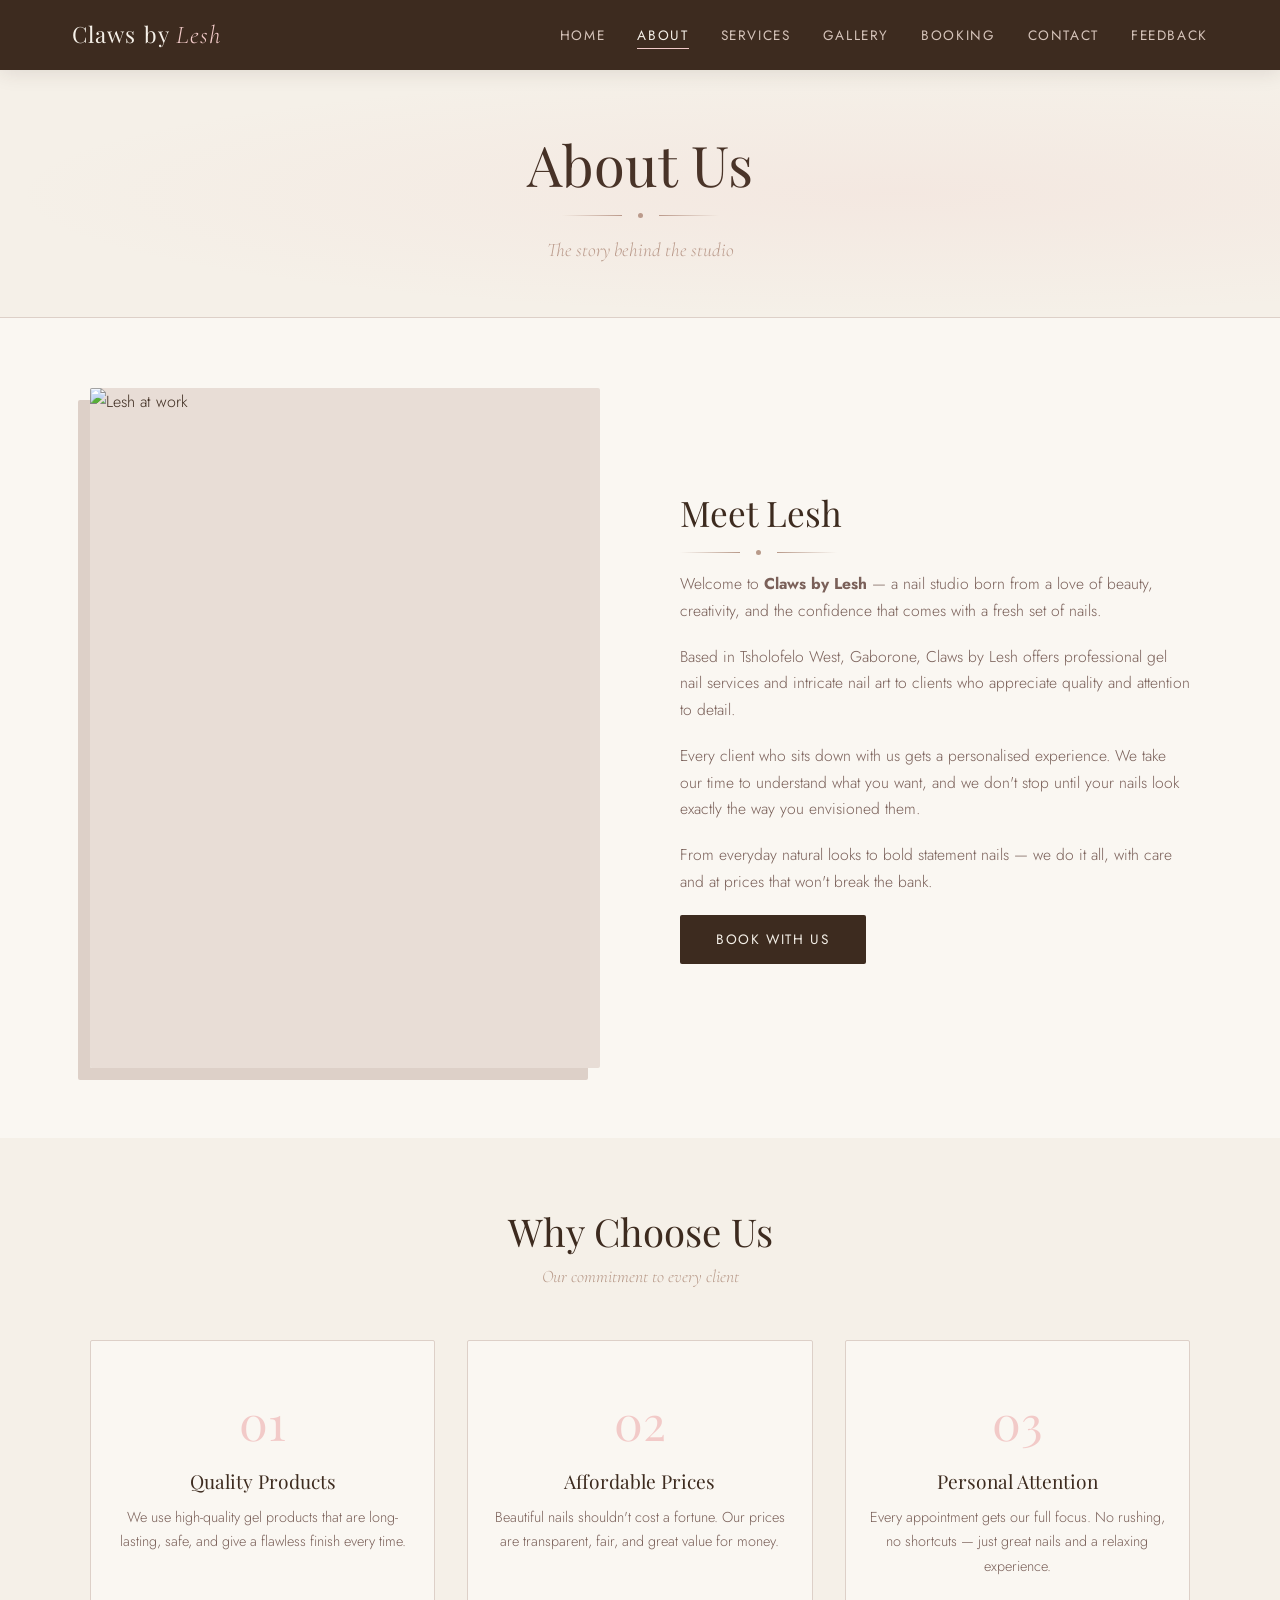
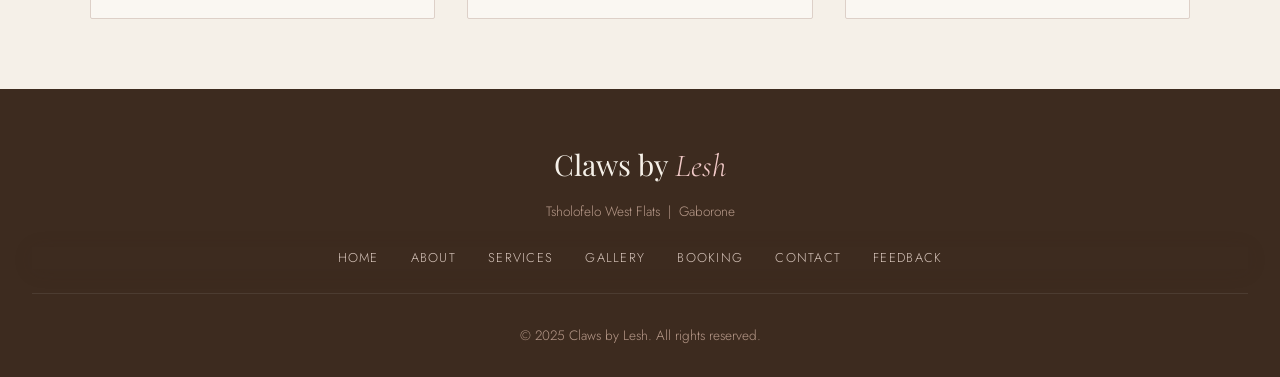
==== about.html @ 39ea2185 "Add files via upload" ====
<!DOCTYPE html>
<html lang="en">
<head>
    <meta charset="UTF-8">
    <meta name="viewport" content="width=device-width, initial-scale=1.0">
    <title>About | Claws by Lesh</title>
    <link rel="stylesheet" href="style.css">
</head>
<body>

    <!-- NAVIGATION -->
    <nav>
        <div class="nav-container">
            <div class="nav-logo">Claws by <span>Lesh</span></div>
            <ul class="nav-links">
                <li><a href="index.html">Home</a></li>
                <li><a href="about.html" class="active">About</a></li>
                <li><a href="services.html">Services</a></li>
                <li><a href="gallery.html">Gallery</a></li>
                <li><a href="booking.html">Booking</a></li>
                <li><a href="contact.html">Contact</a></li>
                <li><a href="feedback.html">Feedback</a></li>
            </ul>
        </div>
    </nav>

    <!-- PAGE HERO -->
    <div class="page-hero">
        <h1>About Us</h1>
        <div class="divider"><div class="divider-dot"></div></div>
        <p class="script">The story behind the studio</p>
    </div>

    <!-- STORY -->
    <section class="about-story">
        <div class="container">
            <div class="about-grid">
                <div class="about-image">
                    <img src="photos/photo3.jpg" alt="Lesh at work"
                         onerror="this.style.background='#e8ddd6';this.style.minHeight='400px'">
                </div>
                <div class="about-text">
                    <h2>Meet Lesh</h2>
                    <div class="divider" style="justify-content:flex-start; margin-left:0;">
                        <div class="divider-dot"></div>
                    </div>
                    <p>
                        Welcome to <strong>Claws by Lesh</strong> — a nail studio born from a love of beauty, 
                        creativity, and the confidence that comes with a fresh set of nails.
                    </p>
                    <p>
                        Based in Tsholofelo West, Gaborone, Claws by Lesh offers professional 
                        gel nail services and intricate nail art to clients who appreciate quality 
                        and attention to detail.
                    </p>
                    <p>
                        Every client who sits down with us gets a personalised experience. 
                        We take our time to understand what you want, and we don't stop until 
                        your nails look exactly the way you envisioned them.
                    </p>
                    <p>
                        From everyday natural looks to bold statement nails — we do it all, 
                        with care and at prices that won't break the bank.
                    </p>
                    <a href="booking.html" class="btn btn-primary">Book With Us</a>
                </div>
            </div>
        </div>
    </section>

    <!-- VALUES -->
    <section class="about-values">
        <div class="container">
            <h2 class="section-title">Why Choose Us</h2>
            <p class="section-subtitle">Our commitment to every client</p>
            <div class="values-grid">
                <div class="value-card">
                    <span class="value-number">01</span>
                    <h3>Quality Products</h3>
                    <p>We use high-quality gel products that are long-lasting, safe, and give a flawless finish every time.</p>
                </div>
                <div class="value-card">
                    <span class="value-number">02</span>
                    <h3>Affordable Prices</h3>
                    <p>Beautiful nails shouldn't cost a fortune. Our prices are transparent, fair, and great value for money.</p>
                </div>
                <div class="value-card">
                    <span class="value-number">03</span>
                    <h3>Personal Attention</h3>
                    <p>Every appointment gets our full focus. No rushing, no shortcuts — just great nails and a relaxing experience.</p>
                </div>
            </div>
        </div>
    </section>

    <!-- FOOTER -->
    <footer>
        <div class="footer-logo">Claws by <span>Lesh</span></div>
        <p>Tsholofelo West Flats &nbsp;|&nbsp; Gaborone</p>
        <nav class="footer-links">
            <a href="index.html">Home</a>
            <a href="about.html">About</a>
            <a href="services.html">Services</a>
            <a href="gallery.html">Gallery</a>
            <a href="booking.html">Booking</a>
            <a href="contact.html">Contact</a>
            <a href="feedback.html">Feedback</a>
        </nav>
        <div class="footer-bottom">
            <p>&copy; 2025 Claws by Lesh. All rights reserved.</p>
        </div>
    </footer>

</body>
</html>
---- style.css ----
/* ===== GOOGLE FONTS ===== */
@import url('https://fonts.googleapis.com/css2?family=Playfair+Display:ital,wght@0,400;0,600;0,700;1,400&family=Cormorant+Garamond:ital,wght@0,300;0,400;0,500;1,300&family=Jost:wght@300;400;500&display=swap');

/* ===== CSS VARIABLES ===== */
:root {
    --cream: #f5f0e8;
    --warm-white: #faf7f2;
    --brown: #6b5144;
    --dark-brown: #3d2b1f;
    --rose: #e8a0a0;
    --blush: #f2cac8;
    --taupe: #b89a8a;
    --light-taupe: #d6c4ba;
    --text: #3d2b1f;
    --text-light: #7a6059;
    --border: #ddd0c8;
    --shadow: rgba(61, 43, 31, 0.12);
}

/* ===== RESET & BASE ===== */
*, *::before, *::after {
    margin: 0;
    padding: 0;
    box-sizing: border-box;
}

html {
    scroll-behavior: smooth;
}

body {
    font-family: 'Jost', sans-serif;
    background-color: var(--warm-white);
    color: var(--text);
    font-weight: 300;
    line-height: 1.7;
}

img {
    max-width: 100%;
    display: block;
}

a {
    text-decoration: none;
    color: inherit;
}

ul {
    list-style: none;
}

/* ===== TYPOGRAPHY ===== */
h1, h2, h3, h4 {
    font-family: 'Playfair Display', serif;
    font-weight: 400;
    line-height: 1.2;
}

.script {
    font-family: 'Cormorant Garamond', serif;
    font-style: italic;
    font-weight: 300;
}

/* ===== NAVIGATION ===== */
nav {
    background-color: var(--dark-brown);
    position: sticky;
    top: 0;
    z-index: 100;
    box-shadow: 0 2px 20px var(--shadow);
}

.nav-container {
    max-width: 1200px;
    margin: 0 auto;
    padding: 0 2rem;
    display: flex;
    align-items: center;
    justify-content: space-between;
    height: 70px;
}

.nav-logo {
    font-family: 'Playfair Display', serif;
    font-size: 1.4rem;
    color: var(--cream);
    letter-spacing: 0.05em;
}

.nav-logo span {
    font-family: 'Cormorant Garamond', serif;
    font-style: italic;
    color: var(--blush);
    font-size: 1.6rem;
}

.nav-links {
    display: flex;
    gap: 2rem;
    align-items: center;
}

.nav-links a {
    color: var(--light-taupe);
    font-size: 0.85rem;
    letter-spacing: 0.12em;
    text-transform: uppercase;
    font-weight: 400;
    transition: color 0.3s ease;
    position: relative;
    padding-bottom: 4px;
}

.nav-links a::after {
    content: '';
    position: absolute;
    bottom: 0;
    left: 0;
    width: 0;
    height: 1px;
    background-color: var(--blush);
    transition: width 0.3s ease;
}

.nav-links a:hover,
.nav-links a.active {
    color: var(--cream);
}

.nav-links a:hover::after,
.nav-links a.active::after {
    width: 100%;
}

/* ===== PAGE HERO ===== */
.page-hero {
    background-color: var(--cream);
    padding: 60px 2rem 50px;
    text-align: center;
    border-bottom: 1px solid var(--border);
    position: relative;
    overflow: hidden;
}

.page-hero::before {
    content: '';
    position: absolute;
    top: 0; left: 0; right: 0; bottom: 0;
    background: radial-gradient(ellipse at 70% 50%, rgba(232, 160, 160, 0.1) 0%, transparent 70%);
    pointer-events: none;
}

.page-hero h1 {
    font-size: clamp(2rem, 5vw, 3.5rem);
    color: var(--dark-brown);
    margin-bottom: 0.5rem;
}

.page-hero p {
    font-family: 'Cormorant Garamond', serif;
    font-style: italic;
    font-size: 1.2rem;
    color: var(--taupe);
}

.divider {
    display: flex;
    align-items: center;
    gap: 1rem;
    justify-content: center;
    margin: 1rem 0;
}

.divider::before,
.divider::after {
    content: '';
    height: 1px;
    width: 60px;
    background: linear-gradient(to right, transparent, var(--taupe));
}

.divider::after {
    background: linear-gradient(to left, transparent, var(--taupe));
}

.divider-dot {
    width: 5px;
    height: 5px;
    border-radius: 50%;
    background-color: var(--taupe);
}

/* ===== SECTION ===== */
section {
    padding: 70px 2rem;
}

.container {
    max-width: 1100px;
    margin: 0 auto;
}

.section-title {
    font-size: clamp(1.6rem, 3vw, 2.5rem);
    color: var(--dark-brown);
    text-align: center;
    margin-bottom: 0.5rem;
}

.section-subtitle {
    text-align: center;
    color: var(--taupe);
    font-family: 'Cormorant Garamond', serif;
    font-style: italic;
    font-size: 1.1rem;
    margin-bottom: 3rem;
}

/* ===== BUTTONS ===== */
.btn {
    display: inline-block;
    padding: 13px 36px;
    border-radius: 2px;
    font-family: 'Jost', sans-serif;
    font-size: 0.85rem;
    letter-spacing: 0.12em;
    text-transform: uppercase;
    font-weight: 400;
    cursor: pointer;
    transition: all 0.3s ease;
    border: none;
}

.btn-primary {
    background-color: var(--dark-brown);
    color: var(--cream);
}

.btn-primary:hover {
    background-color: var(--brown);
    transform: translateY(-2px);
    box-shadow: 0 6px 20px var(--shadow);
}

.btn-outline {
    background-color: transparent;
    color: var(--dark-brown);
    border: 1px solid var(--dark-brown);
}

.btn-outline:hover {
    background-color: var(--dark-brown);
    color: var(--cream);
}

/* ===== FOOTER ===== */
footer {
    background-color: var(--dark-brown);
    color: var(--light-taupe);
    padding: 50px 2rem 30px;
    text-align: center;
}

.footer-logo {
    font-family: 'Playfair Display', serif;
    font-size: 1.8rem;
    color: var(--cream);
    margin-bottom: 0.3rem;
}

.footer-logo span {
    font-family: 'Cormorant Garamond', serif;
    font-style: italic;
    color: var(--blush);
    font-size: 2rem;
}

footer p {
    font-size: 0.85rem;
    margin-top: 0.4rem;
    color: var(--taupe);
}

.footer-links {
    display: flex;
    justify-content: center;
    gap: 2rem;
    margin: 1.5rem 0;
    flex-wrap: wrap;
}

.footer-links a {
    color: var(--light-taupe);
    font-size: 0.8rem;
    letter-spacing: 0.1em;
    text-transform: uppercase;
    transition: color 0.3s;
}

.footer-links a:hover {
    color: var(--blush);
}

.footer-bottom {
    border-top: 1px solid rgba(255,255,255,0.08);
    padding-top: 1.5rem;
    margin-top: 1.5rem;
    font-size: 0.78rem;
    color: var(--taupe);
}

/* ===== HOME PAGE ===== */
.hero {
    min-height: 90vh;
    background-color: var(--cream);
    display: grid;
    grid-template-columns: 1fr 1fr;
    align-items: center;
    overflow: hidden;
    position: relative;
}

.hero::before {
    content: '';
    position: absolute;
    top: -100px;
    right: -100px;
    width: 500px;
    height: 500px;
    border-radius: 50%;
    background: radial-gradient(circle, rgba(232,160,160,0.15) 0%, transparent 70%);
    pointer-events: none;
}

.hero-text {
    padding: 4rem 3rem 4rem 5rem;
    animation: fadeInLeft 0.9s ease forwards;
}

.hero-eyebrow {
    font-family: 'Jost', sans-serif;
    font-size: 0.8rem;
    letter-spacing: 0.2em;
    text-transform: uppercase;
    color: var(--taupe);
    margin-bottom: 1.2rem;
    display: flex;
    align-items: center;
    gap: 0.8rem;
}

.hero-eyebrow::before {
    content: '';
    display: inline-block;
    width: 30px;
    height: 1px;
    background-color: var(--taupe);
}

.hero-title {
    font-size: clamp(2.5rem, 5vw, 4.5rem);
    color: var(--dark-brown);
    margin-bottom: 0.3rem;
    line-height: 1.1;
}

.hero-title .script {
    font-size: clamp(3rem, 6vw, 5.5rem);
    color: var(--brown);
    display: block;
}

.hero-description {
    margin: 1.8rem 0 2.5rem;
    color: var(--text-light);
    font-size: 1rem;
    max-width: 380px;
    line-height: 1.8;
}

.hero-cta {
    display: flex;
    gap: 1rem;
    flex-wrap: wrap;
}

.hero-image {
    height: 90vh;
    overflow: hidden;
    position: relative;
}

.hero-image img {
    width: 100%;
    height: 100%;
    object-fit: cover;
    object-position: center top;
}

.hero-image::after {
    content: '';
    position: absolute;
    left: 0; top: 0; bottom: 0;
    width: 80px;
    background: linear-gradient(to right, var(--cream), transparent);
}

/* Features strip */
.features-strip {
    background-color: var(--dark-brown);
    padding: 30px 2rem;
}

.features-grid {
    max-width: 1100px;
    margin: 0 auto;
    display: grid;
    grid-template-columns: repeat(4, 1fr);
    gap: 2rem;
    text-align: center;
}

.feature-item h4 {
    font-family: 'Playfair Display', serif;
    color: var(--cream);
    font-size: 1rem;
    margin-bottom: 0.3rem;
}

.feature-item p {
    color: var(--taupe);
    font-size: 0.82rem;
}

/* Home about teaser */
.home-about {
    background-color: var(--warm-white);
}

.home-about-grid {
    display: grid;
    grid-template-columns: 1fr 1fr;
    gap: 5rem;
    align-items: center;
}

.home-about-img {
    border-radius: 2px;
    overflow: hidden;
    position: relative;
    aspect-ratio: 4/5;
    box-shadow: 12px 12px 0 var(--border);
}

.home-about-img img {
    width: 100%;
    height: 100%;
    object-fit: cover;
}

.home-about-text h2 {
    font-size: 2.2rem;
    color: var(--dark-brown);
    margin-bottom: 1rem;
}

.home-about-text p {
    color: var(--text-light);
    margin-bottom: 1.5rem;
    font-size: 0.98rem;
}

/* Home services preview */
.home-services {
    background-color: var(--cream);
}

.services-preview-grid {
    display: grid;
    grid-template-columns: repeat(3, 1fr);
    gap: 1.5rem;
    margin-bottom: 3rem;
}

.service-card {
    background: var(--warm-white);
    border: 1px solid var(--border);
    padding: 2rem;
    border-radius: 2px;
    transition: transform 0.3s, box-shadow 0.3s;
}

.service-card:hover {
    transform: translateY(-4px);
    box-shadow: 0 12px 30px var(--shadow);
}

.service-card h3 {
    font-size: 1.2rem;
    color: var(--dark-brown);
    margin-bottom: 0.5rem;
}

.service-card p {
    color: var(--text-light);
    font-size: 0.9rem;
    margin-bottom: 1rem;
}

.service-price {
    font-family: 'Playfair Display', serif;
    font-size: 1.4rem;
    color: var(--brown);
}

.text-center {
    text-align: center;
}

/* ===== ABOUT PAGE ===== */
.about-story {
    background-color: var(--warm-white);
}

.about-grid {
    display: grid;
    grid-template-columns: 1fr 1fr;
    gap: 5rem;
    align-items: center;
}

.about-image {
    border-radius: 2px;
    overflow: hidden;
    aspect-ratio: 3/4;
    box-shadow: -12px 12px 0 var(--border);
}

.about-image img {
    width: 100%;
    height: 100%;
    object-fit: cover;
}

.about-text h2 {
    font-size: 2.2rem;
    color: var(--dark-brown);
    margin-bottom: 1rem;
}

.about-text p {
    color: var(--text-light);
    margin-bottom: 1.2rem;
    font-size: 0.98rem;
}

.about-values {
    background-color: var(--cream);
}

.values-grid {
    display: grid;
    grid-template-columns: repeat(3, 1fr);
    gap: 2rem;
}

.value-card {
    text-align: center;
    padding: 2.5rem 1.5rem;
    border: 1px solid var(--border);
    background: var(--warm-white);
    border-radius: 2px;
}

.value-card h3 {
    font-size: 1.2rem;
    color: var(--dark-brown);
    margin-bottom: 0.7rem;
}

.value-card p {
    color: var(--text-light);
    font-size: 0.9rem;
}

.value-number {
    font-family: 'Playfair Display', serif;
    font-size: 3rem;
    color: var(--blush);
    display: block;
    margin-bottom: 0.5rem;
}

/* ===== SERVICES PAGE ===== */
.services-section {
    background-color: var(--warm-white);
}

.services-table-wrap {
    display: grid;
    grid-template-columns: 1fr 1fr;
    gap: 2rem;
    margin-bottom: 2rem;
}

.service-table-card {
    background: var(--cream);
    border: 1px solid var(--border);
    border-radius: 2px;
    overflow: hidden;
}

.service-table-header {
    background-color: var(--dark-brown);
    color: var(--cream);
    padding: 1rem 1.5rem;
    font-family: 'Jost', sans-serif;
    font-size: 0.8rem;
    letter-spacing: 0.2em;
    text-transform: uppercase;
    text-align: center;
}

.service-table-body {
    padding: 1.5rem;
}

.service-row {
    display: flex;
    justify-content: space-between;
    align-items: center;
    padding: 0.9rem 0;
    border-bottom: 1px solid var(--border);
}

.service-row:last-child {
    border-bottom: none;
}

.service-row span:first-child {
    color: var(--text);
    font-size: 0.95rem;
}

.service-row .price {
    font-family: 'Playfair Display', serif;
    font-size: 1.1rem;
    color: var(--brown);
    font-weight: 600;
}

/* combos */
.combos-card {
    grid-column: 1 / -1;
    background: var(--cream);
    border: 1px solid var(--border);
    border-radius: 2px;
    overflow: hidden;
    max-width: 600px;
    margin: 0 auto;
    width: 100%;
}

/* ===== GALLERY PAGE ===== */
.gallery-section {
    background-color: var(--warm-white);
}

.gallery-grid {
    display: grid;
    grid-template-columns: repeat(3, 1fr);
    gap: 1rem;
    margin-bottom: 4rem;
}

.gallery-item {
    aspect-ratio: 1;
    overflow: hidden;
    border-radius: 2px;
    background: var(--cream);
    border: 2px solid var(--border);
    display: flex;
    align-items: center;
    justify-content: center;
    position: relative;
    cursor: pointer;
    transition: transform 0.3s, box-shadow 0.3s;
}

.gallery-item:hover {
    transform: scale(1.02);
    box-shadow: 0 8px 25px var(--shadow);
}

.gallery-item img {
    width: 100%;
    height: 100%;
    object-fit: cover;
    transition: transform 0.4s ease;
}

.gallery-item:hover img {
    transform: scale(1.06);
}

.gallery-placeholder {
    display: flex;
    flex-direction: column;
    align-items: center;
    justify-content: center;
    gap: 0.5rem;
    color: var(--taupe);
    text-align: center;
    padding: 1rem;
}

.gallery-placeholder p {
    font-size: 0.85rem;
    font-style: italic;
}

.upload-hint {
    width: 40px;
    height: 40px;
    border: 2px dashed var(--light-taupe);
    border-radius: 50%;
    display: flex;
    align-items: center;
    justify-content: center;
    font-size: 1.2rem;
    color: var(--light-taupe);
    margin-bottom: 0.3rem;
}

.videos-title {
    font-size: 1.8rem;
    color: var(--dark-brown);
    text-align: center;
    margin-bottom: 0.5rem;
}

.videos-subtitle {
    text-align: center;
    color: var(--taupe);
    font-style: italic;
    font-family: 'Cormorant Garamond', serif;
    margin-bottom: 2rem;
}

.videos-grid {
    display: grid;
    grid-template-columns: repeat(3, 1fr);
    gap: 1.5rem;
}

.video-item {
    border-radius: 2px;
    overflow: hidden;
    background: var(--cream);
    border: 2px solid var(--border);
    aspect-ratio: 9/16;
    display: flex;
    align-items: center;
    justify-content: center;
}

.video-item video {
    width: 100%;
    height: 100%;
    object-fit: cover;
}

.video-placeholder {
    display: flex;
    flex-direction: column;
    align-items: center;
    gap: 0.5rem;
    color: var(--taupe);
    text-align: center;
    padding: 2rem;
}

.video-icon {
    width: 50px;
    height: 50px;
    border: 2px dashed var(--light-taupe);
    border-radius: 50%;
    display: flex;
    align-items: center;
    justify-content: center;
    font-size: 1.4rem;
    color: var(--light-taupe);
    margin-bottom: 0.3rem;
}

.video-placeholder p {
    font-size: 0.85rem;
    font-style: italic;
}

/* ===== BOOKING PAGE ===== */
.booking-section {
    background-color: var(--warm-white);
}

.booking-grid {
    display: grid;
    grid-template-columns: 1fr 1.3fr;
    gap: 4rem;
    align-items: start;
}

.booking-info h2 {
    font-size: 2rem;
    color: var(--dark-brown);
    margin-bottom: 1rem;
}

.booking-info p {
    color: var(--text-light);
    font-size: 0.95rem;
    margin-bottom: 2rem;
}

.info-list {
    display: flex;
    flex-direction: column;
    gap: 1rem;
}

.info-item {
    display: flex;
    gap: 1rem;
    align-items: flex-start;
}

.info-label {
    font-size: 0.75rem;
    letter-spacing: 0.12em;
    text-transform: uppercase;
    color: var(--taupe);
    min-width: 80px;
    padding-top: 2px;
}

.info-value {
    color: var(--text);
    font-size: 0.95rem;
}

.booking-form {
    background: var(--cream);
    border: 1px solid var(--border);
    border-radius: 2px;
    padding: 2.5rem;
}

.booking-form h3 {
    font-size: 1.5rem;
    color: var(--dark-brown);
    margin-bottom: 0.3rem;
}

.booking-form .form-sub {
    color: var(--taupe);
    font-size: 0.88rem;
    margin-bottom: 2rem;
    font-style: italic;
    font-family: 'Cormorant Garamond', serif;
}

.form-group {
    margin-bottom: 1.3rem;
}

.form-group label {
    display: block;
    font-size: 0.78rem;
    letter-spacing: 0.1em;
    text-transform: uppercase;
    color: var(--taupe);
    margin-bottom: 0.5rem;
}

.form-group input,
.form-group select,
.form-group textarea {
    width: 100%;
    padding: 12px 14px;
    border: 1px solid var(--border);
    border-radius: 2px;
    background: var(--warm-white);
    font-family: 'Jost', sans-serif;
    font-size: 0.92rem;
    color: var(--text);
    transition: border-color 0.3s;
    outline: none;
    appearance: none;
}

.form-group input:focus,
.form-group select:focus,
.form-group textarea:focus {
    border-color: var(--brown);
}

.form-group textarea {
    resize: vertical;
    min-height: 90px;
}

.form-row {
    display: grid;
    grid-template-columns: 1fr 1fr;
    gap: 1rem;
}

/* ===== CONTACT PAGE ===== */
.contact-section {
    background-color: var(--warm-white);
}

.contact-grid {
    display: grid;
    grid-template-columns: 1fr 1fr;
    gap: 4rem;
    align-items: start;
}

.contact-card {
    background: var(--cream);
    border: 1px solid var(--border);
    border-radius: 2px;
    padding: 2.5rem;
}

.contact-card h2 {
    font-size: 1.8rem;
    color: var(--dark-brown);
    margin-bottom: 0.5rem;
}

.contact-card > p {
    color: var(--text-light);
    font-size: 0.95rem;
    margin-bottom: 2rem;
}

.contact-item {
    display: flex;
    gap: 1.2rem;
    margin-bottom: 1.5rem;
    align-items: flex-start;
}

.contact-icon {
    width: 42px;
    height: 42px;
    background-color: var(--dark-brown);
    border-radius: 2px;
    display: flex;
    align-items: center;
    justify-content: center;
    flex-shrink: 0;
}

.contact-icon svg {
    width: 18px;
    height: 18px;
    fill: var(--cream);
}

.contact-details h4 {
    font-size: 0.78rem;
    letter-spacing: 0.12em;
    text-transform: uppercase;
    color: var(--taupe);
    margin-bottom: 0.3rem;
    font-family: 'Jost', sans-serif;
    font-weight: 400;
}

.contact-details p {
    color: var(--text);
    font-size: 0.95rem;
}

.contact-details a {
    color: var(--brown);
    transition: color 0.3s;
}

.contact-details a:hover {
    color: var(--dark-brown);
}

.contact-form-wrap {
    background: var(--cream);
    border: 1px solid var(--border);
    border-radius: 2px;
    padding: 2.5rem;
}

.contact-form-wrap h3 {
    font-size: 1.5rem;
    color: var(--dark-brown);
    margin-bottom: 0.3rem;
}

.contact-form-wrap .form-sub {
    color: var(--taupe);
    font-style: italic;
    font-family: 'Cormorant Garamond', serif;
    margin-bottom: 1.8rem;
    font-size: 0.95rem;
}

/* map placeholder */
.map-placeholder {
    margin-top: 2rem;
    background: var(--warm-white);
    border: 1px solid var(--border);
    border-radius: 2px;
    height: 180px;
    display: flex;
    flex-direction: column;
    align-items: center;
    justify-content: center;
    gap: 0.5rem;
    color: var(--taupe);
}

.map-placeholder p {
    font-size: 0.85rem;
    font-style: italic;
}

/* ===== FEEDBACK PAGE ===== */
.feedback-section {
    background-color: var(--warm-white);
}

.feedback-intro {
    max-width: 600px;
    margin: 0 auto 3rem;
    text-align: center;
    color: var(--text-light);
    font-size: 0.97rem;
}

.feedback-form-wrap {
    max-width: 700px;
    margin: 0 auto;
    background: var(--cream);
    border: 1px solid var(--border);
    border-radius: 2px;
    padding: 3rem;
}

.star-rating {
    display: flex;
    gap: 0.5rem;
    margin-bottom: 0.5rem;
}

.star {
    width: 36px;
    height: 36px;
    background: none;
    border: 1px solid var(--border);
    border-radius: 2px;
    cursor: pointer;
    font-size: 1.2rem;
    color: var(--light-taupe);
    display: flex;
    align-items: center;
    justify-content: center;
    transition: all 0.2s;
    font-family: 'Jost', sans-serif;
}

.star:hover,
.star.active {
    background: var(--dark-brown);
    border-color: var(--dark-brown);
    color: var(--cream);
}

.rating-label {
    font-size: 0.78rem;
    color: var(--taupe);
    text-transform: uppercase;
    letter-spacing: 0.1em;
    margin-bottom: 0.5rem;
    display: block;
}

.reviews-section {
    background-color: var(--cream);
    padding: 70px 2rem;
}

.reviews-grid {
    display: grid;
    grid-template-columns: repeat(3, 1fr);
    gap: 1.5rem;
}

.review-card {
    background: var(--warm-white);
    border: 1px solid var(--border);
    border-radius: 2px;
    padding: 1.8rem;
}

.review-stars {
    color: var(--brown);
    font-size: 0.9rem;
    margin-bottom: 0.8rem;
    letter-spacing: 0.1em;
}

.review-card p {
    color: var(--text-light);
    font-style: italic;
    font-family: 'Cormorant Garamond', serif;
    font-size: 1.05rem;
    margin-bottom: 1rem;
    line-height: 1.6;
}

.review-author {
    font-size: 0.8rem;
    letter-spacing: 0.1em;
    text-transform: uppercase;
    color: var(--taupe);
}

/* ===== SUCCESS MESSAGE ===== */
.success-msg {
    display: none;
    background: #d4edda;
    border: 1px solid #c3e6cb;
    color: #155724;
    padding: 1rem 1.5rem;
    border-radius: 2px;
    font-size: 0.9rem;
    margin-top: 1rem;
    text-align: center;
}

/* ===== ANIMATIONS ===== */
@keyframes fadeInLeft {
    from { opacity: 0; transform: translateX(-30px); }
    to { opacity: 1; transform: translateX(0); }
}

@keyframes fadeInRight {
    from { opacity: 0; transform: translateX(30px); }
    to { opacity: 1; transform: translateX(0); }
}

@keyframes fadeInUp {
    from { opacity: 0; transform: translateY(20px); }
    to { opacity: 1; transform: translateY(0); }
}

.fade-in {
    animation: fadeInUp 0.7s ease forwards;
}

/* ===== RESPONSIVE ===== */
@media (max-width: 900px) {
    .hero { grid-template-columns: 1fr; }
    .hero-image { height: 50vh; }
    .hero-text { padding: 3rem 2rem; }
    .features-grid { grid-template-columns: repeat(2, 1fr); }
    .home-about-grid,
    .about-grid,
    .booking-grid,
    .contact-grid { grid-template-columns: 1fr; gap: 2.5rem; }
    .services-table-wrap { grid-template-columns: 1fr; }
    .combos-card { grid-column: auto; }
    .gallery-grid,
    .videos-grid,
    .reviews-grid { grid-template-columns: repeat(2, 1fr); }
    .services-preview-grid,
    .values-grid { grid-template-columns: 1fr 1fr; }
    .nav-links { gap: 1rem; }
}

@media (max-width: 600px) {
    .nav-links a { font-size: 0.72rem; }
    .gallery-grid { grid-template-columns: repeat(2, 1fr); }
    .videos-grid { grid-template-columns: 1fr; }
    .reviews-grid { grid-template-columns: 1fr; }
    .services-preview-grid,
    .values-grid { grid-template-columns: 1fr; }
    .form-row { grid-template-columns: 1fr; }
    .features-grid { grid-template-columns: repeat(2, 1fr); }
    .booking-form,
    .contact-form-wrap,
    .feedback-form-wrap { padding: 1.8rem; }
}
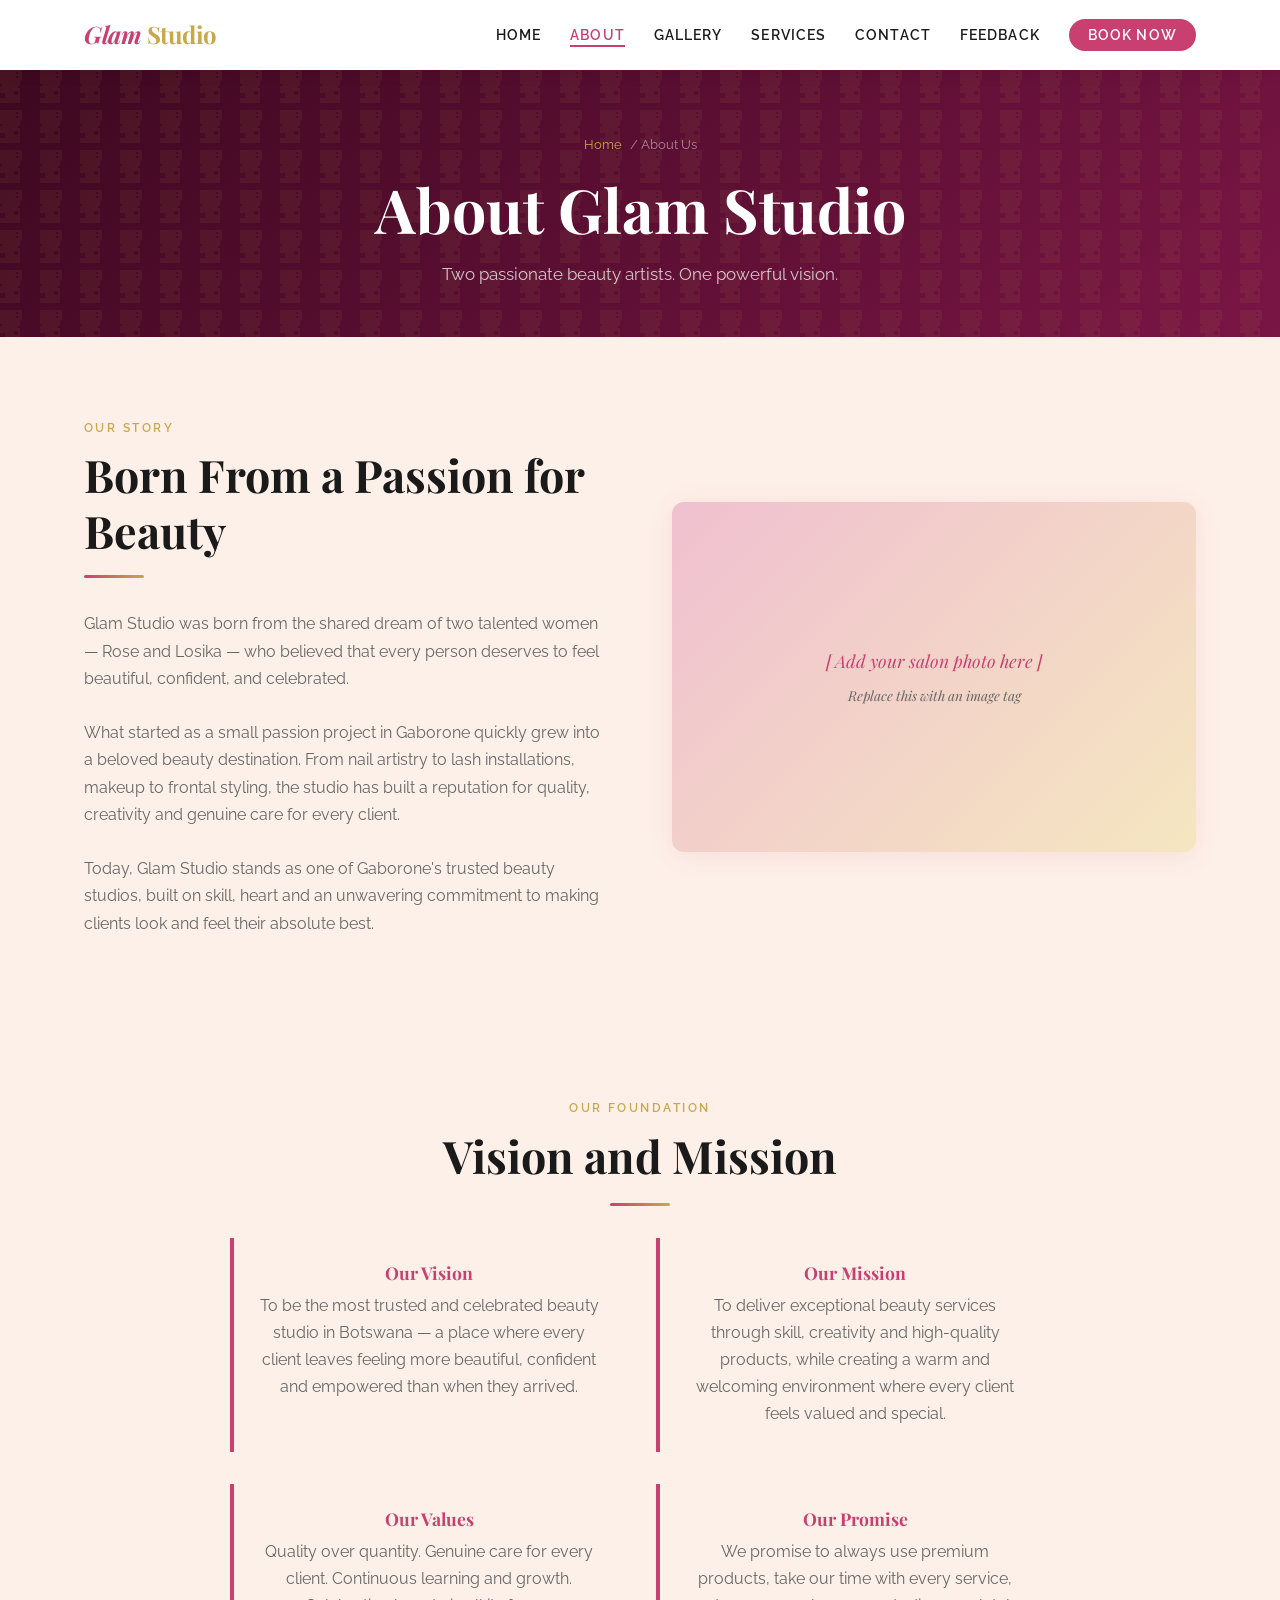
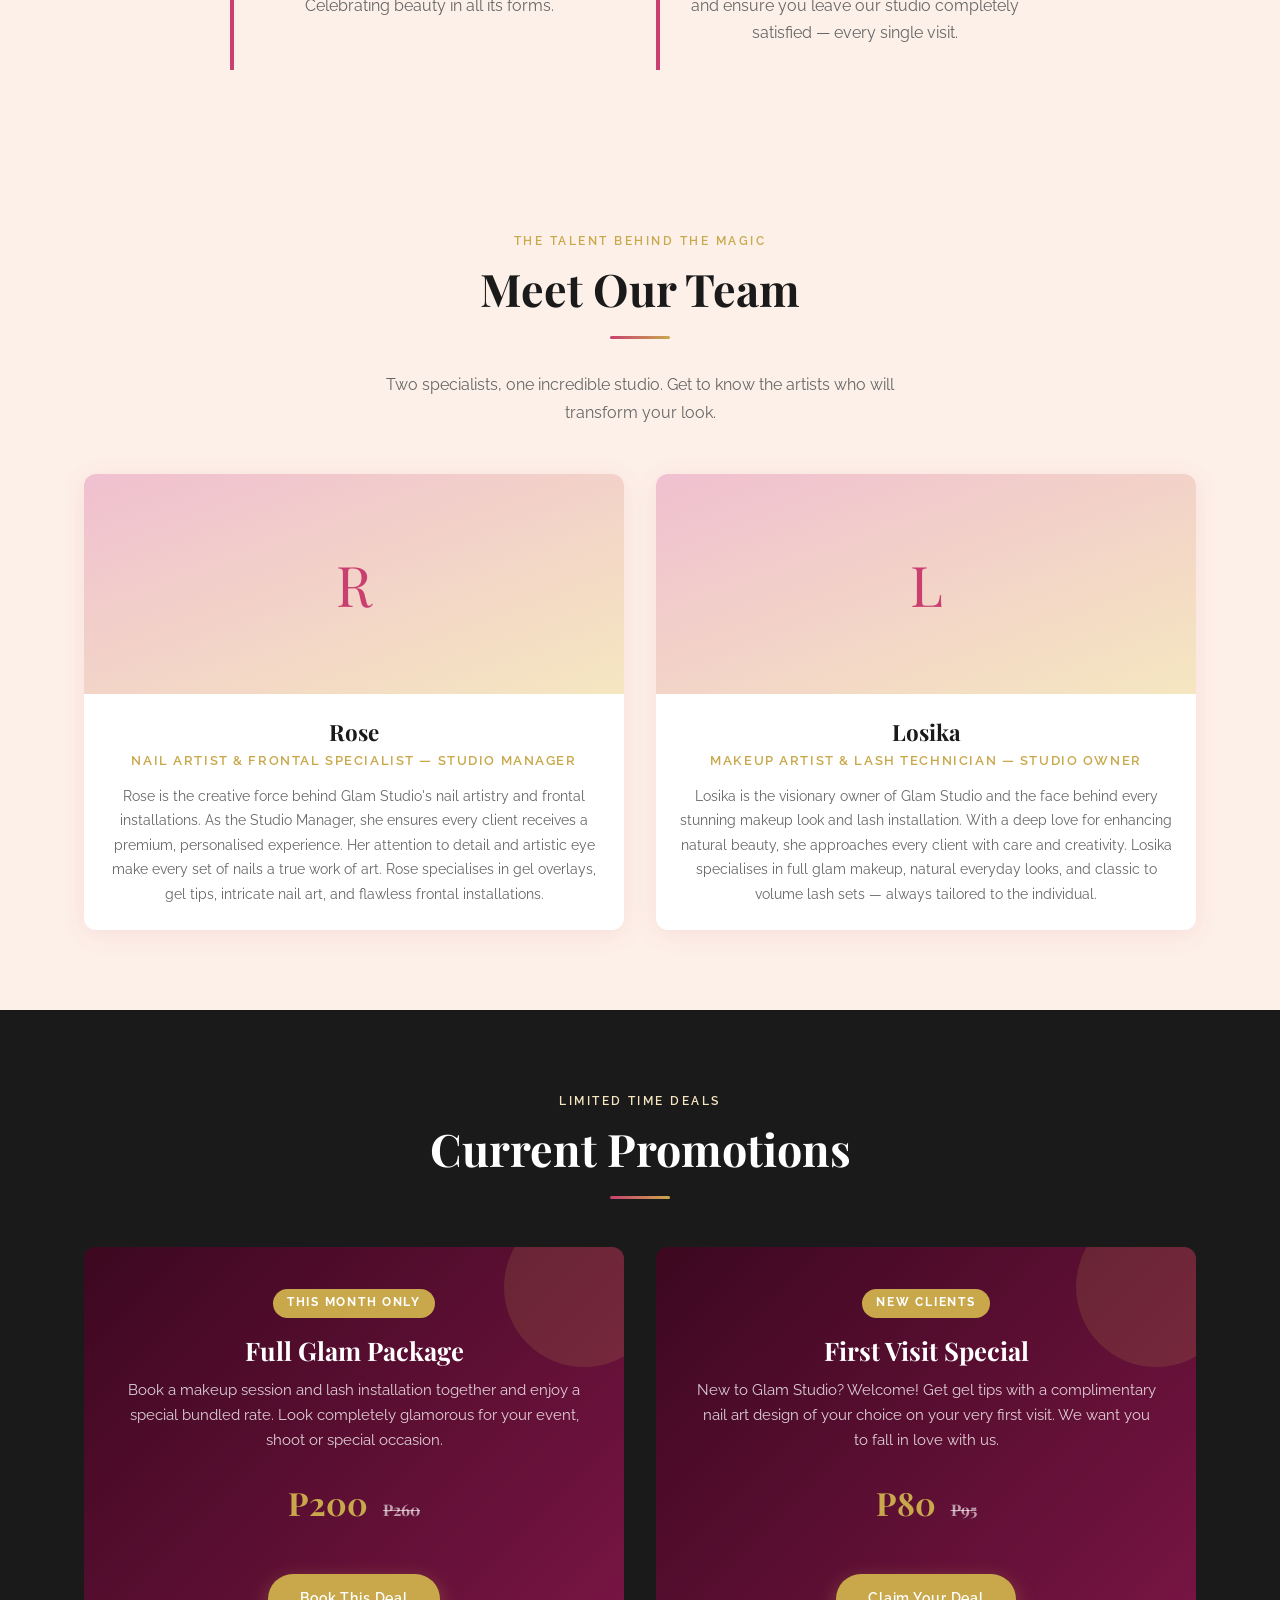
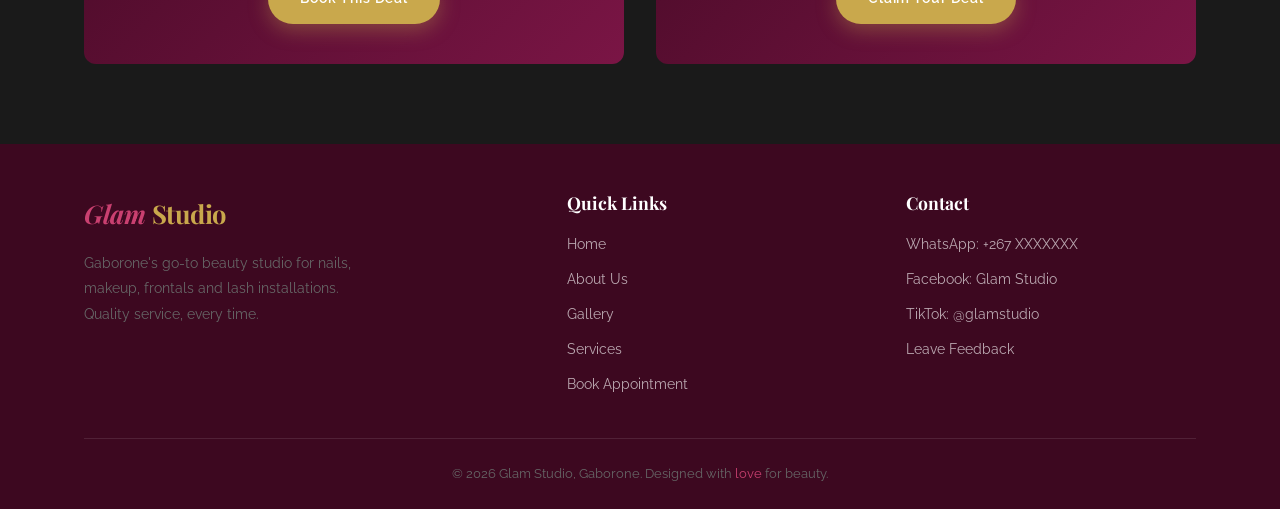
==== commit 96d422e0: "Add files via upload" ====
--- a/about.html
+++ b/about.html
@@ -1,115 +1,180 @@
 <!DOCTYPE html>
 <html lang="en">
 <head>
-    <meta charset="UTF-8">
-    <meta name="viewport" content="width=device-width, initial-scale=1.0">
-    <title>About | Claws by Lesh</title>
-    <link rel="stylesheet" href="style.css">
+  <meta charset="UTF-8" />
+  <meta name="viewport" content="width=device-width, initial-scale=1.0" />
+  <title>About Us | Glam Studio</title>
+  <link rel="stylesheet" href="style.css" />
 </head>
 <body>
 
-    <!-- NAVIGATION -->
-    <nav>
-        <div class="nav-container">
-            <div class="nav-logo">Claws by <span>Lesh</span></div>
-            <ul class="nav-links">
-                <li><a href="index.html">Home</a></li>
-                <li><a href="about.html" class="active">About</a></li>
-                <li><a href="services.html">Services</a></li>
-                <li><a href="gallery.html">Gallery</a></li>
-                <li><a href="booking.html">Booking</a></li>
-                <li><a href="contact.html">Contact</a></li>
-                <li><a href="feedback.html">Feedback</a></li>
-            </ul>
+  <header>
+    <div class="nav-inner">
+      <a href="index.html" class="logo">Glam <span>Studio</span></a>
+      <nav>
+        <ul>
+          <li><a href="index.html">Home</a></li>
+          <li><a href="about.html" class="active">About</a></li>
+          <li><a href="gallery.html">Gallery</a></li>
+          <li><a href="services.html">Services</a></li>
+          <li><a href="contacts.html">Contact</a></li>
+          <li><a href="feedback.html">Feedback</a></li>
+          <li><a href="book.html" class="nav-book">Book Now</a></li>
+        </ul>
+      </nav>
+    </div>
+  </header>
+
+  <!-- PAGE HERO -->
+  <section class="page-hero">
+    <div class="container">
+      <div class="breadcrumb"><a href="index.html">Home</a> / About Us</div>
+      <h1>About Glam Studio</h1>
+      <p>Two passionate beauty artists. One powerful vision.</p>
+    </div>
+  </section>
+
+  <!-- OUR STORY -->
+  <section class="section">
+    <div class="container">
+      <div class="about-intro">
+        <div class="about-text">
+          <span class="section-label">Our Story</span>
+          <h2 class="section-title">Born From a Passion for Beauty</h2>
+          <div class="divider divider-left"></div>
+          <p>Glam Studio was born from the shared dream of two talented women — Rose and Losika — who believed that every person deserves to feel beautiful, confident, and celebrated.</p>
+          <br/>
+          <p>What started as a small passion project in Gaborone quickly grew into a beloved beauty destination. From nail artistry to lash installations, makeup to frontal styling, the studio has built a reputation for quality, creativity and genuine care for every client.</p>
+          <br/>
+          <p>Today, Glam Studio stands as one of Gaborone's trusted beauty studios, built on skill, heart and an unwavering commitment to making clients look and feel their absolute best.</p>
         </div>
-    </nav>
+        <div class="about-img">
+          <div style="text-align:center;">
+            <p style="font-size:1.1rem; color: var(--rose);">[ Add your salon photo here ]</p>
+            <p style="font-size:0.85rem; color:var(--grey); margin-top:0.5rem;">Replace this with an image tag</p>
+          </div>
+        </div>
+      </div>
+    </div>
+  </section>
 
-    <!-- PAGE HERO -->
-    <div class="page-hero">
-        <h1>About Us</h1>
-        <div class="divider"><div class="divider-dot"></div></div>
-        <p class="script">The story behind the studio</p>
+  <!-- VISION & MISSION -->
+  <section class="section" style="background: var(--rose-pale);">
+    <div class="container text-center">
+      <span class="section-label">Our Foundation</span>
+      <h2 class="section-title">Vision and Mission</h2>
+      <div class="divider"></div>
+      <div class="values-grid" style="max-width:820px; margin: 2rem auto 0;">
+        <div class="value-box">
+          <h4>Our Vision</h4>
+          <p>To be the most trusted and celebrated beauty studio in Botswana — a place where every client leaves feeling more beautiful, confident and empowered than when they arrived.</p>
+        </div>
+        <div class="value-box">
+          <h4>Our Mission</h4>
+          <p>To deliver exceptional beauty services through skill, creativity and high-quality products, while creating a warm and welcoming environment where every client feels valued and special.</p>
+        </div>
+        <div class="value-box">
+          <h4>Our Values</h4>
+          <p>Quality over quantity. Genuine care for every client. Continuous learning and growth. Celebrating beauty in all its forms.</p>
+        </div>
+        <div class="value-box">
+          <h4>Our Promise</h4>
+          <p>We promise to always use premium products, take our time with every service, and ensure you leave our studio completely satisfied — every single visit.</p>
+        </div>
+      </div>
     </div>
+  </section>
 
-    <!-- STORY -->
-    <section class="about-story">
-        <div class="container">
-            <div class="about-grid">
-                <div class="about-image">
-                    <img src="photos/photo3.jpg" alt="Lesh at work"
-                         onerror="this.style.background='#e8ddd6';this.style.minHeight='400px'">
-                </div>
-                <div class="about-text">
-                    <h2>Meet Lesh</h2>
-                    <div class="divider" style="justify-content:flex-start; margin-left:0;">
-                        <div class="divider-dot"></div>
-                    </div>
-                    <p>
-                        Welcome to <strong>Claws by Lesh</strong> — a nail studio born from a love of beauty, 
-                        creativity, and the confidence that comes with a fresh set of nails.
-                    </p>
-                    <p>
-                        Based in Tsholofelo West, Gaborone, Claws by Lesh offers professional 
-                        gel nail services and intricate nail art to clients who appreciate quality 
-                        and attention to detail.
-                    </p>
-                    <p>
-                        Every client who sits down with us gets a personalised experience. 
-                        We take our time to understand what you want, and we don't stop until 
-                        your nails look exactly the way you envisioned them.
-                    </p>
-                    <p>
-                        From everyday natural looks to bold statement nails — we do it all, 
-                        with care and at prices that won't break the bank.
-                    </p>
-                    <a href="booking.html" class="btn btn-primary">Book With Us</a>
-                </div>
-            </div>
+  <!-- MEET THE TEAM -->
+  <section class="section">
+    <div class="container text-center">
+      <span class="section-label">The Talent Behind the Magic</span>
+      <h2 class="section-title">Meet Our Team</h2>
+      <div class="divider"></div>
+      <p class="section-subtitle">Two specialists, one incredible studio. Get to know the artists who will transform your look.</p>
+
+      <div class="team-grid">
+        <div class="team-card">
+          <div class="team-img">R</div>
+          <div class="team-info">
+            <h3>Rose</h3>
+            <span class="role">Nail Artist & Frontal Specialist — Studio Manager</span>
+            <p>Rose is the creative force behind Glam Studio's nail artistry and frontal installations. As the Studio Manager, she ensures every client receives a premium, personalised experience. Her attention to detail and artistic eye make every set of nails a true work of art. Rose specialises in gel overlays, gel tips, intricate nail art, and flawless frontal installations.</p>
+          </div>
         </div>
-    </section>
+        <div class="team-card">
+          <div class="team-img">L</div>
+          <div class="team-info">
+            <h3>Losika</h3>
+            <span class="role">Makeup Artist & Lash Technician — Studio Owner</span>
+            <p>Losika is the visionary owner of Glam Studio and the face behind every stunning makeup look and lash installation. With a deep love for enhancing natural beauty, she approaches every client with care and creativity. Losika specialises in full glam makeup, natural everyday looks, and classic to volume lash sets — always tailored to the individual.</p>
+          </div>
+        </div>
+      </div>
+    </div>
+  </section>
 
-    <!-- VALUES -->
-    <section class="about-values">
-        <div class="container">
-            <h2 class="section-title">Why Choose Us</h2>
-            <p class="section-subtitle">Our commitment to every client</p>
-            <div class="values-grid">
-                <div class="value-card">
-                    <span class="value-number">01</span>
-                    <h3>Quality Products</h3>
-                    <p>We use high-quality gel products that are long-lasting, safe, and give a flawless finish every time.</p>
-                </div>
-                <div class="value-card">
-                    <span class="value-number">02</span>
-                    <h3>Affordable Prices</h3>
-                    <p>Beautiful nails shouldn't cost a fortune. Our prices are transparent, fair, and great value for money.</p>
-                </div>
-                <div class="value-card">
-                    <span class="value-number">03</span>
-                    <h3>Personal Attention</h3>
-                    <p>Every appointment gets our full focus. No rushing, no shortcuts — just great nails and a relaxing experience.</p>
-                </div>
-            </div>
+  <!-- PROMOTIONS -->
+  <section class="section" style="background: var(--dark);">
+    <div class="container text-center">
+      <span class="section-label" style="color: var(--gold-light);">Limited Time Deals</span>
+      <h2 class="section-title" style="color: white;">Current Promotions</h2>
+      <div class="divider"></div>
+
+      <div class="promos-grid">
+        <div class="promo-card">
+          <span class="promo-badge">This Month Only</span>
+          <h3>Full Glam Package</h3>
+          <p>Book a makeup session and lash installation together and enjoy a special bundled rate. Look completely glamorous for your event, shoot or special occasion.</p>
+          <div class="promo-price">P200 <span>P260</span></div>
+          <br/>
+          <a href="book.html" class="btn btn-gold" style="margin-top:1rem;">Book This Deal</a>
         </div>
-    </section>
+        <div class="promo-card">
+          <span class="promo-badge">New Clients</span>
+          <h3>First Visit Special</h3>
+          <p>New to Glam Studio? Welcome! Get gel tips with a complimentary nail art design of your choice on your very first visit. We want you to fall in love with us.</p>
+          <div class="promo-price">P80 <span>P95</span></div>
+          <br/>
+          <a href="book.html" class="btn btn-gold" style="margin-top:1rem;">Claim Your Deal</a>
+        </div>
+      </div>
+    </div>
+  </section>
 
-    <!-- FOOTER -->
-    <footer>
-        <div class="footer-logo">Claws by <span>Lesh</span></div>
-        <p>Tsholofelo West Flats &nbsp;|&nbsp; Gaborone</p>
-        <nav class="footer-links">
-            <a href="index.html">Home</a>
-            <a href="about.html">About</a>
-            <a href="services.html">Services</a>
-            <a href="gallery.html">Gallery</a>
-            <a href="booking.html">Booking</a>
-            <a href="contact.html">Contact</a>
-            <a href="feedback.html">Feedback</a>
-        </nav>
-        <div class="footer-bottom">
-            <p>&copy; 2025 Claws by Lesh. All rights reserved.</p>
+  <!-- FOOTER -->
+  <footer>
+    <div class="container">
+      <div class="footer-inner">
+        <div class="footer-brand">
+          <a href="index.html" class="logo">Glam <span>Studio</span></a>
+          <p>Gaborone's go-to beauty studio for nails, makeup, frontals and lash installations. Quality service, every time.</p>
         </div>
-    </footer>
+        <div>
+          <h4>Quick Links</h4>
+          <ul class="footer-links">
+            <li><a href="index.html">Home</a></li>
+            <li><a href="about.html">About Us</a></li>
+            <li><a href="gallery.html">Gallery</a></li>
+            <li><a href="services.html">Services</a></li>
+            <li><a href="book.html">Book Appointment</a></li>
+          </ul>
+        </div>
+        <div>
+          <h4>Contact</h4>
+          <ul class="footer-links">
+            <li><a href="contacts.html">WhatsApp: +267 XXXXXXX</a></li>
+            <li><a href="contacts.html">Facebook: Glam Studio</a></li>
+            <li><a href="contacts.html">TikTok: @glamstudio</a></li>
+            <li><a href="feedback.html">Leave Feedback</a></li>
+          </ul>
+        </div>
+      </div>
+      <div class="footer-bottom">
+        <p>© 2026 Glam Studio, Gaborone. Designed with <span>love</span> for beauty.</p>
+      </div>
+    </div>
+  </footer>
 
 </body>
 </html>
--- a/style.css
+++ b/style.css
@@ -1,1206 +1,758 @@
-/* ===== GOOGLE FONTS ===== */
-@import url('https://fonts.googleapis.com/css2?family=Playfair+Display:ital,wght@0,400;0,600;0,700;1,400&family=Cormorant+Garamond:ital,wght@0,300;0,400;0,500;1,300&family=Jost:wght@300;400;500&display=swap');
-
-/* ===== CSS VARIABLES ===== */
+/* =============================================
+   GLAM BEAUTY SALON - External Stylesheet
+   ============================================= */
+
+@import url('https://fonts.googleapis.com/css2?family=Playfair+Display:ital,wght@0,400;0,600;0,700;1,400&family=Raleway:wght@300;400;500;600&display=swap');
+
+/* ---- CSS Variables ---- */
 :root {
-    --cream: #f5f0e8;
-    --warm-white: #faf7f2;
-    --brown: #6b5144;
-    --dark-brown: #3d2b1f;
-    --rose: #e8a0a0;
-    --blush: #f2cac8;
-    --taupe: #b89a8a;
-    --light-taupe: #d6c4ba;
-    --text: #3d2b1f;
-    --text-light: #7a6059;
-    --border: #ddd0c8;
-    --shadow: rgba(61, 43, 31, 0.12);
-}
-
-/* ===== RESET & BASE ===== */
-*, *::before, *::after {
-    margin: 0;
-    padding: 0;
-    box-sizing: border-box;
-}
-
-html {
-    scroll-behavior: smooth;
-}
+  /* ---- Three-colour palette ---- */
+  --rose:      #C94070;
+  --rose-light:#F0C0D0;
+  --rose-pale: #FDF0E8;
+  --gold:      #C9A84C;
+  --gold-light:#F5E6C0;
+  --cream:     #FDF0E8;
+  --cream-mid: #F5E0D0;
+
+  /* ---- Complementary (rose's opposite) — important buttons only ---- */
+  --teal:      #1B7A6E;
+  --teal-dark: #145C53;
+  --teal-glow: rgba(27,122,110,0.35);
+
+  /* ---- Neutrals (not counted as palette colours) ---- */
+  --dark:      #1A1A1A;
+  --grey:      #666666;
+  --white:     #FFFFFF;
+  --bg:        var(--cream);
+
+  /* ---- Burgundy — hero & footer background ---- */
+  --burgundy:  #5C0F35;
+
+  --font-head: 'Playfair Display', serif;
+  --font-body: 'Raleway', sans-serif;
+  --shadow:    0 4px 24px rgba(201,64,112,0.10);
+  --radius:    12px;
+  --transition:0.3s ease;
+}
+
+/* ---- Reset & Base ---- */
+*, *::before, *::after { box-sizing: border-box; margin: 0; padding: 0; }
+
+html { scroll-behavior: smooth; }
 
 body {
-    font-family: 'Jost', sans-serif;
-    background-color: var(--warm-white);
-    color: var(--text);
-    font-weight: 300;
-    line-height: 1.7;
-}
-
-img {
-    max-width: 100%;
-    display: block;
-}
-
-a {
-    text-decoration: none;
-    color: inherit;
-}
-
-ul {
-    list-style: none;
-}
-
-/* ===== TYPOGRAPHY ===== */
-h1, h2, h3, h4 {
-    font-family: 'Playfair Display', serif;
-    font-weight: 400;
-    line-height: 1.2;
-}
-
-.script {
-    font-family: 'Cormorant Garamond', serif;
-    font-style: italic;
-    font-weight: 300;
-}
-
-/* ===== NAVIGATION ===== */
-nav {
-    background-color: var(--dark-brown);
-    position: sticky;
-    top: 0;
-    z-index: 100;
-    box-shadow: 0 2px 20px var(--shadow);
-}
-
-.nav-container {
-    max-width: 1200px;
-    margin: 0 auto;
-    padding: 0 2rem;
-    display: flex;
-    align-items: center;
-    justify-content: space-between;
-    height: 70px;
-}
-
-.nav-logo {
-    font-family: 'Playfair Display', serif;
-    font-size: 1.4rem;
-    color: var(--cream);
-    letter-spacing: 0.05em;
-}
-
-.nav-logo span {
-    font-family: 'Cormorant Garamond', serif;
-    font-style: italic;
-    color: var(--blush);
-    font-size: 1.6rem;
-}
-
-.nav-links {
-    display: flex;
-    gap: 2rem;
-    align-items: center;
-}
-
-.nav-links a {
-    color: var(--light-taupe);
-    font-size: 0.85rem;
-    letter-spacing: 0.12em;
-    text-transform: uppercase;
-    font-weight: 400;
-    transition: color 0.3s ease;
-    position: relative;
-    padding-bottom: 4px;
-}
-
-.nav-links a::after {
-    content: '';
-    position: absolute;
-    bottom: 0;
-    left: 0;
-    width: 0;
-    height: 1px;
-    background-color: var(--blush);
-    transition: width 0.3s ease;
-}
-
-.nav-links a:hover,
-.nav-links a.active {
-    color: var(--cream);
-}
-
-.nav-links a:hover::after,
-.nav-links a.active::after {
-    width: 100%;
-}
-
-/* ===== PAGE HERO ===== */
-.page-hero {
-    background-color: var(--cream);
-    padding: 60px 2rem 50px;
-    text-align: center;
-    border-bottom: 1px solid var(--border);
-    position: relative;
-    overflow: hidden;
-}
-
-.page-hero::before {
-    content: '';
-    position: absolute;
-    top: 0; left: 0; right: 0; bottom: 0;
-    background: radial-gradient(ellipse at 70% 50%, rgba(232, 160, 160, 0.1) 0%, transparent 70%);
-    pointer-events: none;
-}
-
-.page-hero h1 {
-    font-size: clamp(2rem, 5vw, 3.5rem);
-    color: var(--dark-brown);
-    margin-bottom: 0.5rem;
-}
-
-.page-hero p {
-    font-family: 'Cormorant Garamond', serif;
-    font-style: italic;
-    font-size: 1.2rem;
-    color: var(--taupe);
-}
-
+  font-family: var(--font-body);
+  background: var(--bg);
+  color: var(--dark);
+  font-size: 16px;
+  line-height: 1.7;
+}
+
+a { text-decoration: none; color: inherit; }
+img { max-width: 100%; display: block; }
+ul { list-style: none; }
+
+/* ---- Typography ---- */
+h1, h2, h3, h4 { font-family: var(--font-head); line-height: 1.25; }
+h1 { font-size: clamp(2.2rem, 5vw, 3.8rem); }
+h2 { font-size: clamp(1.8rem, 3.5vw, 2.8rem); }
+h3 { font-size: 1.4rem; }
+h4 { font-size: 1.1rem; }
+p  { color: var(--grey); font-weight: 400; }
+
+.section-label {
+  font-family: var(--font-body);
+  font-size: 0.78rem;
+  font-weight: 600;
+  letter-spacing: 0.2em;
+  text-transform: uppercase;
+  color: var(--gold);
+  display: block;
+  margin-bottom: 0.6rem;
+}
+
+.section-title {
+  font-family: var(--font-head);
+  color: var(--dark);
+  margin-bottom: 1.2rem;
+}
+
+.section-subtitle {
+  color: var(--grey);
+  max-width: 560px;
+  margin: 0 auto 3rem;
+  text-align: center;
+}
+
+/* ---- Layout Helpers ---- */
+.container    { max-width: 1160px; margin: 0 auto; padding: 0 1.5rem; }
+.section      { padding: 80px 0; }
+.text-center  { text-align: center; }
 .divider {
-    display: flex;
-    align-items: center;
-    gap: 1rem;
-    justify-content: center;
-    margin: 1rem 0;
-}
-
-.divider::before,
-.divider::after {
-    content: '';
-    height: 1px;
-    width: 60px;
-    background: linear-gradient(to right, transparent, var(--taupe));
-}
-
-.divider::after {
-    background: linear-gradient(to left, transparent, var(--taupe));
-}
-
-.divider-dot {
-    width: 5px;
-    height: 5px;
-    border-radius: 50%;
-    background-color: var(--taupe);
-}
-
-/* ===== SECTION ===== */
-section {
-    padding: 70px 2rem;
-}
-
-.container {
-    max-width: 1100px;
-    margin: 0 auto;
-}
-
-.section-title {
-    font-size: clamp(1.6rem, 3vw, 2.5rem);
-    color: var(--dark-brown);
-    text-align: center;
-    margin-bottom: 0.5rem;
-}
-
-.section-subtitle {
-    text-align: center;
-    color: var(--taupe);
-    font-family: 'Cormorant Garamond', serif;
-    font-style: italic;
-    font-size: 1.1rem;
-    margin-bottom: 3rem;
-}
-
-/* ===== BUTTONS ===== */
+  width: 60px; height: 3px;
+  background: linear-gradient(90deg, var(--rose), var(--gold));
+  border-radius: 2px;
+  margin: 1rem auto 2rem;
+}
+.divider-left { margin-left: 0; }
+
+/* ============ NAVIGATION ============ */
+header {
+  position: sticky; top: 0; z-index: 100;
+  background: var(--white);
+  box-shadow: 0 2px 16px rgba(0,0,0,0.08);
+}
+
+.nav-inner {
+  display: flex;
+  align-items: center;
+  justify-content: space-between;
+  padding: 0.9rem 1.5rem;
+  max-width: 1160px;
+  margin: 0 auto;
+}
+
+.logo {
+  font-family: var(--font-head);
+  font-size: 1.5rem;
+  color: var(--rose);
+  font-style: italic;
+  font-weight: 700;
+  letter-spacing: -0.5px;
+}
+.logo span { color: var(--gold); font-style: normal; }
+
+nav ul { display: flex; gap: 1.8rem; align-items: center; }
+nav ul li a {
+  font-size: 0.88rem;
+  font-weight: 600;
+  letter-spacing: 0.08em;
+  text-transform: uppercase;
+  color: var(--dark);
+  position: relative;
+  padding-bottom: 4px;
+  transition: color var(--transition);
+}
+nav ul li a::after {
+  content: '';
+  position: absolute; left: 0; bottom: 0;
+  width: 0; height: 2px;
+  background: var(--rose);
+  transition: width var(--transition);
+}
+nav ul li a:hover,
+nav ul li a.active { color: var(--rose); }
+nav ul li a:hover::after,
+nav ul li a.active::after { width: 100%; }
+
+.nav-book {
+  background: var(--rose);
+  color: var(--white) !important;
+  padding: 0.5rem 1.2rem !important;
+  border-radius: 30px;
+  transition: background var(--transition) !important;
+}
+.nav-book:hover { background: var(--teal) !important; }
+.nav-book::after { display: none !important; }
+
+/* ============ HERO ============ */
+.hero {
+  min-height: 92vh;
+  background: linear-gradient(135deg, #3D0820 0%, #5C0F35 50%, #7A1545 100%);
+  display: flex; align-items: center;
+  position: relative;
+  overflow: hidden;
+}
+.hero::before {
+  content: '';
+  position: absolute; inset: 0;
+  background: url("data:image/svg+xml,%3Csvg width='60' height='60' viewBox='0 0 60 60' xmlns='http://www.w3.org/2000/svg'%3E%3Cg fill='none' fill-rule='evenodd'%3E%3Cg fill='%23C9A84C' fill-opacity='0.06'%3E%3Cpath d='M36 34v-4h-2v4h-4v2h4v4h2v-4h4v-2h-4zm0-30V0h-2v4h-4v2h4v4h2V6h4V4h-4zM6 34v-4H4v4H0v2h4v4h2v-4h4v-2H6zM6 4V0H4v4H0v2h4v4h2V6h4V4H6z'/%3E%3C/g%3E%3C/g%3E%3C/svg%3E");
+}
+
+.hero-content {
+  position: relative; z-index: 2;
+  max-width: 680px;
+  padding: 2rem 1.5rem;
+  margin-left: 8vw;
+  animation: fadeUp 0.9s ease both;
+}
+
+.hero-tag {
+  display: inline-block;
+  background: rgba(201,168,76,0.2);
+  border: 1px solid var(--gold);
+  color: var(--gold);
+  font-size: 0.75rem;
+  letter-spacing: 0.2em;
+  text-transform: uppercase;
+  padding: 0.35rem 1rem;
+  border-radius: 30px;
+  margin-bottom: 1.5rem;
+  font-weight: 600;
+}
+
+.hero h1 {
+  color: var(--white);
+  margin-bottom: 1.2rem;
+}
+.hero h1 em {
+  color: var(--rose-light);
+  font-style: italic;
+}
+
+.hero p {
+  color: rgba(255,255,255,0.75);
+  font-size: 1.08rem;
+  max-width: 500px;
+  margin-bottom: 2.5rem;
+}
+
+.hero-btns { display: flex; gap: 1rem; flex-wrap: wrap; }
+
 .btn {
-    display: inline-block;
-    padding: 13px 36px;
-    border-radius: 2px;
-    font-family: 'Jost', sans-serif;
-    font-size: 0.85rem;
-    letter-spacing: 0.12em;
-    text-transform: uppercase;
-    font-weight: 400;
-    cursor: pointer;
-    transition: all 0.3s ease;
-    border: none;
+  display: inline-block;
+  padding: 0.8rem 2rem;
+  border-radius: 30px;
+  font-family: var(--font-body);
+  font-weight: 600;
+  font-size: 0.9rem;
+  letter-spacing: 0.06em;
+  cursor: pointer;
+  transition: all var(--transition);
+  border: none;
 }
 
 .btn-primary {
-    background-color: var(--dark-brown);
-    color: var(--cream);
-}
-
-.btn-primary:hover {
-    background-color: var(--brown);
-    transform: translateY(-2px);
-    box-shadow: 0 6px 20px var(--shadow);
-}
+  background: var(--teal);
+  color: var(--white);
+  box-shadow: 0 6px 20px var(--teal-glow);
+}
+.btn-primary:hover { background: var(--teal-dark); transform: translateY(-2px); }
 
 .btn-outline {
-    background-color: transparent;
-    color: var(--dark-brown);
-    border: 1px solid var(--dark-brown);
-}
-
-.btn-outline:hover {
-    background-color: var(--dark-brown);
-    color: var(--cream);
-}
-
-/* ===== FOOTER ===== */
-footer {
-    background-color: var(--dark-brown);
-    color: var(--light-taupe);
-    padding: 50px 2rem 30px;
-    text-align: center;
-}
-
-.footer-logo {
-    font-family: 'Playfair Display', serif;
-    font-size: 1.8rem;
-    color: var(--cream);
-    margin-bottom: 0.3rem;
-}
-
-.footer-logo span {
-    font-family: 'Cormorant Garamond', serif;
-    font-style: italic;
-    color: var(--blush);
-    font-size: 2rem;
-}
-
-footer p {
-    font-size: 0.85rem;
-    margin-top: 0.4rem;
-    color: var(--taupe);
-}
-
-.footer-links {
-    display: flex;
-    justify-content: center;
-    gap: 2rem;
-    margin: 1.5rem 0;
-    flex-wrap: wrap;
-}
-
-.footer-links a {
-    color: var(--light-taupe);
-    font-size: 0.8rem;
-    letter-spacing: 0.1em;
-    text-transform: uppercase;
-    transition: color 0.3s;
-}
-
-.footer-links a:hover {
-    color: var(--blush);
-}
-
-.footer-bottom {
-    border-top: 1px solid rgba(255,255,255,0.08);
-    padding-top: 1.5rem;
-    margin-top: 1.5rem;
-    font-size: 0.78rem;
-    color: var(--taupe);
-}
-
-/* ===== HOME PAGE ===== */
-.hero {
-    min-height: 90vh;
-    background-color: var(--cream);
-    display: grid;
-    grid-template-columns: 1fr 1fr;
-    align-items: center;
-    overflow: hidden;
-    position: relative;
-}
-
-.hero::before {
-    content: '';
-    position: absolute;
-    top: -100px;
-    right: -100px;
-    width: 500px;
-    height: 500px;
-    border-radius: 50%;
-    background: radial-gradient(circle, rgba(232,160,160,0.15) 0%, transparent 70%);
-    pointer-events: none;
-}
-
-.hero-text {
-    padding: 4rem 3rem 4rem 5rem;
-    animation: fadeInLeft 0.9s ease forwards;
-}
-
-.hero-eyebrow {
-    font-family: 'Jost', sans-serif;
-    font-size: 0.8rem;
-    letter-spacing: 0.2em;
-    text-transform: uppercase;
-    color: var(--taupe);
-    margin-bottom: 1.2rem;
-    display: flex;
-    align-items: center;
-    gap: 0.8rem;
-}
-
-.hero-eyebrow::before {
-    content: '';
-    display: inline-block;
-    width: 30px;
-    height: 1px;
-    background-color: var(--taupe);
-}
-
-.hero-title {
-    font-size: clamp(2.5rem, 5vw, 4.5rem);
-    color: var(--dark-brown);
-    margin-bottom: 0.3rem;
-    line-height: 1.1;
-}
-
-.hero-title .script {
-    font-size: clamp(3rem, 6vw, 5.5rem);
-    color: var(--brown);
-    display: block;
-}
-
-.hero-description {
-    margin: 1.8rem 0 2.5rem;
-    color: var(--text-light);
-    font-size: 1rem;
-    max-width: 380px;
-    line-height: 1.8;
-}
-
-.hero-cta {
-    display: flex;
-    gap: 1rem;
-    flex-wrap: wrap;
-}
-
-.hero-image {
-    height: 90vh;
-    overflow: hidden;
-    position: relative;
-}
-
-.hero-image img {
-    width: 100%;
-    height: 100%;
-    object-fit: cover;
-    object-position: center top;
-}
-
-.hero-image::after {
-    content: '';
-    position: absolute;
-    left: 0; top: 0; bottom: 0;
-    width: 80px;
-    background: linear-gradient(to right, var(--cream), transparent);
-}
-
-/* Features strip */
-.features-strip {
-    background-color: var(--dark-brown);
-    padding: 30px 2rem;
-}
-
-.features-grid {
-    max-width: 1100px;
-    margin: 0 auto;
-    display: grid;
-    grid-template-columns: repeat(4, 1fr);
-    gap: 2rem;
-    text-align: center;
-}
-
-.feature-item h4 {
-    font-family: 'Playfair Display', serif;
-    color: var(--cream);
-    font-size: 1rem;
-    margin-bottom: 0.3rem;
-}
-
-.feature-item p {
-    color: var(--taupe);
-    font-size: 0.82rem;
-}
-
-/* Home about teaser */
-.home-about {
-    background-color: var(--warm-white);
-}
-
-.home-about-grid {
-    display: grid;
-    grid-template-columns: 1fr 1fr;
-    gap: 5rem;
-    align-items: center;
-}
-
-.home-about-img {
-    border-radius: 2px;
-    overflow: hidden;
-    position: relative;
-    aspect-ratio: 4/5;
-    box-shadow: 12px 12px 0 var(--border);
-}
-
-.home-about-img img {
-    width: 100%;
-    height: 100%;
-    object-fit: cover;
-}
-
-.home-about-text h2 {
-    font-size: 2.2rem;
-    color: var(--dark-brown);
-    margin-bottom: 1rem;
-}
-
-.home-about-text p {
-    color: var(--text-light);
-    margin-bottom: 1.5rem;
-    font-size: 0.98rem;
-}
-
-/* Home services preview */
-.home-services {
-    background-color: var(--cream);
-}
-
-.services-preview-grid {
-    display: grid;
-    grid-template-columns: repeat(3, 1fr);
-    gap: 1.5rem;
-    margin-bottom: 3rem;
+  background: transparent;
+  color: var(--white);
+  border: 2px solid rgba(255,255,255,0.5);
+}
+.btn-outline:hover { border-color: var(--gold); color: var(--gold); }
+
+.btn-gold {
+  background: var(--gold);
+  color: var(--white);
+  box-shadow: 0 6px 20px rgba(201,168,76,0.35);
+}
+.btn-gold:hover { background: #b5902e; transform: translateY(-2px); }
+
+.btn-rose-outline {
+  background: transparent;
+  color: var(--rose);
+  border: 2px solid var(--rose);
+}
+.btn-rose-outline:hover { background: var(--rose); color: var(--white); }
+
+/* ---- Complementary button — use ONLY for the single most important action per page ---- */
+.btn-confirm {
+  background: var(--teal);
+  color: var(--white);
+  box-shadow: 0 6px 20px var(--teal-glow);
+}
+.btn-confirm:hover { background: var(--teal-dark); transform: translateY(-2px); }
+
+/* Hero floating cards */
+.hero-badges {
+  position: absolute;
+  right: 6vw; top: 50%;
+  transform: translateY(-50%);
+  display: flex; flex-direction: column; gap: 1rem;
+  z-index: 2;
+}
+.hero-badge {
+  background: rgba(255,255,255,0.12);
+  backdrop-filter: blur(8px);
+  border: 1px solid rgba(255,255,255,0.2);
+  border-radius: var(--radius);
+  padding: 1rem 1.4rem;
+  color: var(--white);
+  text-align: center;
+  min-width: 130px;
+}
+.hero-badge .badge-icon { font-size: 1.6rem; margin-bottom: 0.3rem; }
+.hero-badge .badge-label { font-size: 0.75rem; font-weight: 600; letter-spacing: 0.1em; text-transform: uppercase; opacity: 0.85; }
+
+/* ============ PROMO STRIP ============ */
+.promo-strip {
+  background: linear-gradient(90deg, var(--rose), var(--gold));
+  color: var(--white);
+  padding: 1rem 0;
+  text-align: center;
+  font-size: 0.9rem;
+  font-weight: 500;
+  letter-spacing: 0.05em;
+}
+.promo-strip strong { font-weight: 700; }
+.promo-strip a {
+  color: var(--white);
+  text-decoration: underline;
+  margin-left: 0.5rem;
+  font-weight: 700;
+}
+
+/* ============ SERVICES PREVIEW (HOME) ============ */
+.services-grid {
+  display: grid;
+  grid-template-columns: repeat(auto-fit, minmax(230px, 1fr));
+  gap: 1.8rem;
+  margin-top: 3rem;
 }
 
 .service-card {
-    background: var(--warm-white);
-    border: 1px solid var(--border);
-    padding: 2rem;
-    border-radius: 2px;
-    transition: transform 0.3s, box-shadow 0.3s;
-}
-
-.service-card:hover {
-    transform: translateY(-4px);
-    box-shadow: 0 12px 30px var(--shadow);
-}
-
-.service-card h3 {
-    font-size: 1.2rem;
-    color: var(--dark-brown);
-    margin-bottom: 0.5rem;
-}
-
-.service-card p {
-    color: var(--text-light);
-    font-size: 0.9rem;
-    margin-bottom: 1rem;
-}
-
-.service-price {
-    font-family: 'Playfair Display', serif;
-    font-size: 1.4rem;
-    color: var(--brown);
-}
-
-.text-center {
-    text-align: center;
-}
-
-/* ===== ABOUT PAGE ===== */
-.about-story {
-    background-color: var(--warm-white);
-}
-
-.about-grid {
-    display: grid;
-    grid-template-columns: 1fr 1fr;
-    gap: 5rem;
-    align-items: center;
-}
-
-.about-image {
-    border-radius: 2px;
-    overflow: hidden;
-    aspect-ratio: 3/4;
-    box-shadow: -12px 12px 0 var(--border);
-}
-
-.about-image img {
-    width: 100%;
-    height: 100%;
-    object-fit: cover;
-}
-
-.about-text h2 {
-    font-size: 2.2rem;
-    color: var(--dark-brown);
-    margin-bottom: 1rem;
-}
-
-.about-text p {
-    color: var(--text-light);
-    margin-bottom: 1.2rem;
-    font-size: 0.98rem;
-}
-
-.about-values {
-    background-color: var(--cream);
+  background: var(--white);
+  border-radius: var(--radius);
+  padding: 2rem 1.5rem;
+  text-align: center;
+  box-shadow: var(--shadow);
+  border-top: 4px solid var(--rose);
+  transition: transform var(--transition), box-shadow var(--transition);
+}
+.service-card:hover { transform: translateY(-6px); box-shadow: 0 12px 32px rgba(194,24,91,0.15); }
+.service-card .icon { font-size: 2.5rem; margin-bottom: 1rem; }
+.service-card h3 { color: var(--dark); margin-bottom: 0.6rem; }
+.service-card p { font-size: 0.9rem; }
+
+/* ============ WHY US SECTION ============ */
+.why-us { background: var(--rose-pale); }
+.why-grid {
+  display: grid;
+  grid-template-columns: repeat(auto-fit, minmax(200px, 1fr));
+  gap: 2rem;
+  margin-top: 3rem;
+}
+.why-item { text-align: center; }
+.why-item .num {
+  font-family: var(--font-head);
+  font-size: 3rem;
+  color: var(--rose);
+  font-weight: 700;
+  line-height: 1;
+}
+.why-item p { font-size: 0.92rem; margin-top: 0.4rem; }
+
+/* ============ ABOUT PAGE ============ */
+.about-intro { display: grid; grid-template-columns: 1fr 1fr; gap: 4rem; align-items: center; }
+.about-intro .about-text h2 { margin-bottom: 1rem; }
+.about-intro .about-img {
+  border-radius: var(--radius);
+  overflow: hidden;
+  box-shadow: var(--shadow);
+  background: linear-gradient(135deg, var(--rose-light), var(--gold-light));
+  min-height: 350px;
+  display: flex; align-items: center; justify-content: center;
+  font-family: var(--font-head);
+  font-size: 1.2rem;
+  color: var(--grey);
+  font-style: italic;
+  text-align: center;
+  padding: 2rem;
 }
 
 .values-grid {
-    display: grid;
-    grid-template-columns: repeat(3, 1fr);
-    gap: 2rem;
-}
-
-.value-card {
-    text-align: center;
-    padding: 2.5rem 1.5rem;
-    border: 1px solid var(--border);
-    background: var(--warm-white);
-    border-radius: 2px;
-}
-
-.value-card h3 {
-    font-size: 1.2rem;
-    color: var(--dark-brown);
-    margin-bottom: 0.7rem;
-}
-
-.value-card p {
-    color: var(--text-light);
-    font-size: 0.9rem;
-}
-
-.value-number {
-    font-family: 'Playfair Display', serif;
-    font-size: 3rem;
-    color: var(--blush);
-    display: block;
-    margin-bottom: 0.5rem;
-}
-
-/* ===== SERVICES PAGE ===== */
-.services-section {
-    background-color: var(--warm-white);
-}
-
-.services-table-wrap {
-    display: grid;
-    grid-template-columns: 1fr 1fr;
-    gap: 2rem;
-    margin-bottom: 2rem;
-}
-
-.service-table-card {
-    background: var(--cream);
-    border: 1px solid var(--border);
-    border-radius: 2px;
-    overflow: hidden;
-}
-
-.service-table-header {
-    background-color: var(--dark-brown);
-    color: var(--cream);
-    padding: 1rem 1.5rem;
-    font-family: 'Jost', sans-serif;
-    font-size: 0.8rem;
-    letter-spacing: 0.2em;
-    text-transform: uppercase;
-    text-align: center;
-}
-
-.service-table-body {
-    padding: 1.5rem;
-}
-
-.service-row {
-    display: flex;
-    justify-content: space-between;
-    align-items: center;
-    padding: 0.9rem 0;
-    border-bottom: 1px solid var(--border);
-}
-
-.service-row:last-child {
-    border-bottom: none;
-}
-
-.service-row span:first-child {
-    color: var(--text);
-    font-size: 0.95rem;
-}
-
-.service-row .price {
-    font-family: 'Playfair Display', serif;
-    font-size: 1.1rem;
-    color: var(--brown);
-    font-weight: 600;
-}
-
-/* combos */
-.combos-card {
-    grid-column: 1 / -1;
-    background: var(--cream);
-    border: 1px solid var(--border);
-    border-radius: 2px;
-    overflow: hidden;
-    max-width: 600px;
-    margin: 0 auto;
-    width: 100%;
-}
-
-/* ===== GALLERY PAGE ===== */
-.gallery-section {
-    background-color: var(--warm-white);
-}
+  display: grid; grid-template-columns: 1fr 1fr; gap: 2rem;
+  margin-top: 2rem;
+}
+.value-box {
+  background: var(--rose-pale);
+  border-left: 4px solid var(--rose);
+  padding: 1.5rem;
+  border-radius: 0 var(--radius) var(--radius) 0;
+}
+.value-box h4 { color: var(--rose); margin-bottom: 0.5rem; }
+
+/* Team */
+.team-grid { display: grid; grid-template-columns: repeat(auto-fit, minmax(260px, 1fr)); gap: 2rem; margin-top: 3rem; }
+.team-card {
+  background: var(--white);
+  border-radius: var(--radius);
+  overflow: hidden;
+  box-shadow: var(--shadow);
+  text-align: center;
+  transition: transform var(--transition);
+}
+.team-card:hover { transform: translateY(-5px); }
+.team-card .team-img {
+  height: 220px;
+  background: linear-gradient(160deg, var(--rose-light) 0%, var(--gold-light) 100%);
+  display: flex; align-items: center; justify-content: center;
+  font-family: var(--font-head);
+  font-size: 3.5rem;
+  color: var(--rose);
+}
+.team-card .team-info { padding: 1.5rem; }
+.team-card .team-info h3 { margin-bottom: 0.3rem; }
+.team-card .team-info .role {
+  color: var(--gold);
+  font-size: 0.82rem;
+  font-weight: 600;
+  text-transform: uppercase;
+  letter-spacing: 0.12em;
+  display: block;
+  margin-bottom: 0.7rem;
+}
+.team-card .team-info p { font-size: 0.9rem; }
+
+/* Promos */
+.promos-grid { display: grid; grid-template-columns: 1fr 1fr; gap: 2rem; margin-top: 3rem; }
+.promo-card {
+  background: linear-gradient(135deg, #3D0820, #7A1545);
+  color: var(--white);
+  border-radius: var(--radius);
+  padding: 2.5rem;
+  position: relative;
+  overflow: hidden;
+}
+.promo-card::after {
+  content: '';
+  position: absolute; top: -40px; right: -40px;
+  width: 160px; height: 160px;
+  background: rgba(201,168,76,0.15);
+  border-radius: 50%;
+}
+.promo-card .promo-badge {
+  display: inline-block;
+  background: var(--gold);
+  color: var(--white);
+  font-size: 0.72rem;
+  font-weight: 700;
+  letter-spacing: 0.15em;
+  text-transform: uppercase;
+  padding: 0.3rem 0.9rem;
+  border-radius: 30px;
+  margin-bottom: 1rem;
+}
+.promo-card h3 { color: var(--white); margin-bottom: 0.7rem; font-size: 1.6rem; }
+.promo-card p { color: rgba(255,255,255,0.8); font-size: 0.92rem; margin-bottom: 1.5rem; }
+.promo-card .promo-price {
+  font-family: var(--font-head);
+  font-size: 2rem;
+  color: var(--gold);
+  font-weight: 700;
+}
+.promo-card .promo-price span { font-size: 1rem; color: rgba(255,255,255,0.6); text-decoration: line-through; margin-left: 0.5rem; }
+
+/* ============ GALLERY PAGE ============ */
+.gallery-tabs {
+  display: flex; gap: 1rem; justify-content: center; flex-wrap: wrap;
+  margin-bottom: 2.5rem;
+}
+.tab-btn {
+  background: var(--white);
+  border: 2px solid var(--rose-light);
+  color: var(--grey);
+  padding: 0.5rem 1.4rem;
+  border-radius: 30px;
+  font-family: var(--font-body);
+  font-size: 0.88rem;
+  font-weight: 600;
+  cursor: pointer;
+  transition: all var(--transition);
+  letter-spacing: 0.05em;
+}
+.tab-btn:hover, .tab-btn.active { background: var(--rose); border-color: var(--rose); color: var(--white); }
 
 .gallery-grid {
-    display: grid;
-    grid-template-columns: repeat(3, 1fr);
-    gap: 1rem;
-    margin-bottom: 4rem;
-}
-
+  display: grid;
+  grid-template-columns: repeat(auto-fill, minmax(240px, 1fr));
+  gap: 1.2rem;
+}
 .gallery-item {
-    aspect-ratio: 1;
-    overflow: hidden;
-    border-radius: 2px;
-    background: var(--cream);
-    border: 2px solid var(--border);
-    display: flex;
-    align-items: center;
-    justify-content: center;
-    position: relative;
-    cursor: pointer;
-    transition: transform 0.3s, box-shadow 0.3s;
-}
-
-.gallery-item:hover {
-    transform: scale(1.02);
-    box-shadow: 0 8px 25px var(--shadow);
-}
-
+  border-radius: var(--radius);
+  overflow: hidden;
+  aspect-ratio: 1;
+  position: relative;
+  background: linear-gradient(135deg, var(--rose-light), var(--gold-light));
+  box-shadow: var(--shadow);
+  cursor: pointer;
+  transition: transform var(--transition);
+}
+.gallery-item:hover { transform: scale(1.03); }
 .gallery-item img {
-    width: 100%;
-    height: 100%;
-    object-fit: cover;
-    transition: transform 0.4s ease;
-}
-
-.gallery-item:hover img {
-    transform: scale(1.06);
-}
-
+  width: 100%; height: 100%;
+  object-fit: cover;
+  transition: transform 0.4s ease;
+}
+.gallery-item:hover img { transform: scale(1.08); }
+.gallery-item .overlay {
+  position: absolute; inset: 0;
+  background: linear-gradient(to top, rgba(26,26,26,0.75) 0%, transparent 50%);
+  opacity: 0;
+  display: flex; align-items: flex-end;
+  padding: 1rem;
+  transition: opacity var(--transition);
+}
+.gallery-item:hover .overlay { opacity: 1; }
+.gallery-item .overlay span { color: var(--white); font-size: 0.85rem; font-weight: 600; }
+
+/* Placeholder for gallery (when no image) */
 .gallery-placeholder {
-    display: flex;
-    flex-direction: column;
-    align-items: center;
-    justify-content: center;
-    gap: 0.5rem;
-    color: var(--taupe);
-    text-align: center;
-    padding: 1rem;
-}
-
-.gallery-placeholder p {
-    font-size: 0.85rem;
-    font-style: italic;
-}
-
-.upload-hint {
-    width: 40px;
-    height: 40px;
-    border: 2px dashed var(--light-taupe);
-    border-radius: 50%;
-    display: flex;
-    align-items: center;
-    justify-content: center;
-    font-size: 1.2rem;
-    color: var(--light-taupe);
-    margin-bottom: 0.3rem;
-}
-
-.videos-title {
-    font-size: 1.8rem;
-    color: var(--dark-brown);
-    text-align: center;
-    margin-bottom: 0.5rem;
-}
-
-.videos-subtitle {
-    text-align: center;
-    color: var(--taupe);
-    font-style: italic;
-    font-family: 'Cormorant Garamond', serif;
-    margin-bottom: 2rem;
-}
-
-.videos-grid {
-    display: grid;
-    grid-template-columns: repeat(3, 1fr);
-    gap: 1.5rem;
-}
-
-.video-item {
-    border-radius: 2px;
-    overflow: hidden;
-    background: var(--cream);
-    border: 2px solid var(--border);
-    aspect-ratio: 9/16;
-    display: flex;
-    align-items: center;
-    justify-content: center;
-}
-
-.video-item video {
-    width: 100%;
-    height: 100%;
-    object-fit: cover;
-}
-
-.video-placeholder {
-    display: flex;
-    flex-direction: column;
-    align-items: center;
-    gap: 0.5rem;
-    color: var(--taupe);
-    text-align: center;
-    padding: 2rem;
-}
-
-.video-icon {
-    width: 50px;
-    height: 50px;
-    border: 2px dashed var(--light-taupe);
-    border-radius: 50%;
-    display: flex;
-    align-items: center;
-    justify-content: center;
-    font-size: 1.4rem;
-    color: var(--light-taupe);
-    margin-bottom: 0.3rem;
-}
-
-.video-placeholder p {
-    font-size: 0.85rem;
-    font-style: italic;
-}
-
-/* ===== BOOKING PAGE ===== */
-.booking-section {
-    background-color: var(--warm-white);
-}
-
-.booking-grid {
-    display: grid;
-    grid-template-columns: 1fr 1.3fr;
-    gap: 4rem;
-    align-items: start;
-}
-
-.booking-info h2 {
-    font-size: 2rem;
-    color: var(--dark-brown);
-    margin-bottom: 1rem;
-}
-
-.booking-info p {
-    color: var(--text-light);
-    font-size: 0.95rem;
-    margin-bottom: 2rem;
-}
-
-.info-list {
-    display: flex;
-    flex-direction: column;
-    gap: 1rem;
-}
-
-.info-item {
-    display: flex;
-    gap: 1rem;
-    align-items: flex-start;
-}
-
-.info-label {
-    font-size: 0.75rem;
-    letter-spacing: 0.12em;
-    text-transform: uppercase;
-    color: var(--taupe);
-    min-width: 80px;
-    padding-top: 2px;
-}
-
-.info-value {
-    color: var(--text);
-    font-size: 0.95rem;
-}
-
-.booking-form {
-    background: var(--cream);
-    border: 1px solid var(--border);
-    border-radius: 2px;
-    padding: 2.5rem;
-}
-
-.booking-form h3 {
-    font-size: 1.5rem;
-    color: var(--dark-brown);
-    margin-bottom: 0.3rem;
-}
-
-.booking-form .form-sub {
-    color: var(--taupe);
-    font-size: 0.88rem;
-    margin-bottom: 2rem;
-    font-style: italic;
-    font-family: 'Cormorant Garamond', serif;
-}
-
-.form-group {
-    margin-bottom: 1.3rem;
-}
-
+  width: 100%; height: 100%;
+  display: flex; flex-direction: column;
+  align-items: center; justify-content: center;
+  font-family: var(--font-head);
+  color: var(--rose);
+  font-size: 0.9rem;
+  font-style: italic;
+  gap: 0.5rem;
+}
+.gallery-placeholder .ph-icon { font-size: 2rem; opacity: 0.5; }
+
+/* ============ SERVICES PAGE ============ */
+.services-section { background: var(--white); }
+.services-tabs { display: flex; gap: 1rem; flex-wrap: wrap; margin-bottom: 3rem; }
+
+.services-category { margin-bottom: 4rem; }
+.category-header {
+  display: flex; align-items: center; gap: 1rem;
+  padding-bottom: 1rem;
+  border-bottom: 2px solid var(--rose-light);
+  margin-bottom: 2rem;
+}
+.category-header h2 { font-size: 1.9rem; }
+.category-icon { font-size: 2rem; }
+
+.price-table { width: 100%; border-collapse: collapse; }
+.price-table tr { border-bottom: 1px solid #f0e0ea; }
+.price-table tr:last-child { border-bottom: none; }
+.price-table td { padding: 0.9rem 0.5rem; font-size: 0.95rem; }
+.price-table td:last-child { text-align: right; font-weight: 700; color: var(--rose); font-family: var(--font-head); font-size: 1.05rem; }
+.price-table tr:hover td { background: var(--rose-pale); }
+
+.combos-section { background: var(--rose-pale); }
+.combos-grid { display: grid; grid-template-columns: repeat(auto-fit, minmax(260px, 1fr)); gap: 1.5rem; margin-top: 3rem; }
+.combo-card {
+  background: var(--white);
+  border-radius: var(--radius);
+  padding: 2rem;
+  box-shadow: var(--shadow);
+  border-bottom: 4px solid var(--gold);
+  transition: transform var(--transition);
+}
+.combo-card:hover { transform: translateY(-4px); }
+.combo-card .combo-price {
+  font-family: var(--font-head);
+  font-size: 2rem;
+  color: var(--rose);
+  font-weight: 700;
+  margin: 0.5rem 0;
+}
+.combo-card .combo-saving { font-size: 0.82rem; color: var(--gold); font-weight: 600; }
+
+/* ============ BOOK PAGE ============ */
+.booking-wrapper { display: grid; grid-template-columns: 1fr 1.4fr; gap: 4rem; align-items: start; }
+.booking-info h2 { margin-bottom: 1rem; }
+.booking-steps { margin-top: 2rem; }
+.step {
+  display: flex; gap: 1.2rem; align-items: flex-start;
+  margin-bottom: 1.5rem;
+}
+.step-num {
+  min-width: 40px; height: 40px;
+  background: var(--rose);
+  color: var(--white);
+  border-radius: 50%;
+  display: flex; align-items: center; justify-content: center;
+  font-family: var(--font-head);
+  font-weight: 700;
+  flex-shrink: 0;
+}
+.step-text h4 { margin-bottom: 0.3rem; }
+.step-text p { font-size: 0.9rem; }
+
+/* Forms */
+.form-card {
+  background: var(--white);
+  border-radius: var(--radius);
+  padding: 2.5rem;
+  box-shadow: var(--shadow);
+}
+.form-card h3 { margin-bottom: 1.5rem; }
+
+.form-group { margin-bottom: 1.4rem; }
 .form-group label {
-    display: block;
-    font-size: 0.78rem;
-    letter-spacing: 0.1em;
-    text-transform: uppercase;
-    color: var(--taupe);
-    margin-bottom: 0.5rem;
-}
-
+  display: block;
+  font-size: 0.82rem;
+  font-weight: 600;
+  text-transform: uppercase;
+  letter-spacing: 0.08em;
+  color: var(--dark);
+  margin-bottom: 0.5rem;
+}
 .form-group input,
 .form-group select,
 .form-group textarea {
-    width: 100%;
-    padding: 12px 14px;
-    border: 1px solid var(--border);
-    border-radius: 2px;
-    background: var(--warm-white);
-    font-family: 'Jost', sans-serif;
-    font-size: 0.92rem;
-    color: var(--text);
-    transition: border-color 0.3s;
-    outline: none;
-    appearance: none;
-}
-
+  width: 100%;
+  padding: 0.8rem 1rem;
+  border: 2px solid var(--rose-light);
+  border-radius: 8px;
+  font-family: var(--font-body);
+  font-size: 0.95rem;
+  color: var(--dark);
+  background: var(--bg);
+  outline: none;
+  transition: border-color var(--transition);
+}
 .form-group input:focus,
 .form-group select:focus,
-.form-group textarea:focus {
-    border-color: var(--brown);
-}
-
-.form-group textarea {
-    resize: vertical;
-    min-height: 90px;
-}
-
-.form-row {
-    display: grid;
-    grid-template-columns: 1fr 1fr;
-    gap: 1rem;
-}
-
-/* ===== CONTACT PAGE ===== */
-.contact-section {
-    background-color: var(--warm-white);
-}
-
-.contact-grid {
-    display: grid;
-    grid-template-columns: 1fr 1fr;
-    gap: 4rem;
-    align-items: start;
-}
-
+.form-group textarea:focus { border-color: var(--rose); background: var(--white); }
+.form-group textarea { resize: vertical; min-height: 110px; }
+
+.form-row { display: grid; grid-template-columns: 1fr 1fr; gap: 1rem; }
+
+.form-submit {
+  width: 100%;
+  padding: 1rem;
+  font-size: 1rem;
+  border-radius: 8px;
+  margin-top: 0.5rem;
+}
+
+/* ============ CONTACTS PAGE ============ */
+.contacts-grid { display: grid; grid-template-columns: repeat(auto-fit, minmax(250px, 1fr)); gap: 2rem; margin-top: 3rem; }
 .contact-card {
-    background: var(--cream);
-    border: 1px solid var(--border);
-    border-radius: 2px;
-    padding: 2.5rem;
-}
-
-.contact-card h2 {
-    font-size: 1.8rem;
-    color: var(--dark-brown);
-    margin-bottom: 0.5rem;
-}
-
-.contact-card > p {
-    color: var(--text-light);
-    font-size: 0.95rem;
-    margin-bottom: 2rem;
-}
-
-.contact-item {
-    display: flex;
-    gap: 1.2rem;
-    margin-bottom: 1.5rem;
-    align-items: flex-start;
-}
-
-.contact-icon {
-    width: 42px;
-    height: 42px;
-    background-color: var(--dark-brown);
-    border-radius: 2px;
-    display: flex;
-    align-items: center;
-    justify-content: center;
-    flex-shrink: 0;
-}
-
-.contact-icon svg {
-    width: 18px;
-    height: 18px;
-    fill: var(--cream);
-}
-
-.contact-details h4 {
-    font-size: 0.78rem;
-    letter-spacing: 0.12em;
-    text-transform: uppercase;
-    color: var(--taupe);
-    margin-bottom: 0.3rem;
-    font-family: 'Jost', sans-serif;
-    font-weight: 400;
-}
-
-.contact-details p {
-    color: var(--text);
-    font-size: 0.95rem;
-}
-
-.contact-details a {
-    color: var(--brown);
-    transition: color 0.3s;
-}
-
-.contact-details a:hover {
-    color: var(--dark-brown);
-}
-
-.contact-form-wrap {
-    background: var(--cream);
-    border: 1px solid var(--border);
-    border-radius: 2px;
-    padding: 2.5rem;
-}
-
-.contact-form-wrap h3 {
-    font-size: 1.5rem;
-    color: var(--dark-brown);
-    margin-bottom: 0.3rem;
-}
-
-.contact-form-wrap .form-sub {
-    color: var(--taupe);
-    font-style: italic;
-    font-family: 'Cormorant Garamond', serif;
-    margin-bottom: 1.8rem;
-    font-size: 0.95rem;
-}
-
-/* map placeholder */
-.map-placeholder {
-    margin-top: 2rem;
-    background: var(--warm-white);
-    border: 1px solid var(--border);
-    border-radius: 2px;
-    height: 180px;
-    display: flex;
-    flex-direction: column;
-    align-items: center;
-    justify-content: center;
-    gap: 0.5rem;
-    color: var(--taupe);
-}
-
-.map-placeholder p {
-    font-size: 0.85rem;
-    font-style: italic;
-}
-
-/* ===== FEEDBACK PAGE ===== */
-.feedback-section {
-    background-color: var(--warm-white);
-}
-
-.feedback-intro {
-    max-width: 600px;
-    margin: 0 auto 3rem;
-    text-align: center;
-    color: var(--text-light);
-    font-size: 0.97rem;
-}
-
-.feedback-form-wrap {
-    max-width: 700px;
-    margin: 0 auto;
-    background: var(--cream);
-    border: 1px solid var(--border);
-    border-radius: 2px;
-    padding: 3rem;
-}
-
-.star-rating {
-    display: flex;
-    gap: 0.5rem;
-    margin-bottom: 0.5rem;
-}
-
-.star {
-    width: 36px;
-    height: 36px;
-    background: none;
-    border: 1px solid var(--border);
-    border-radius: 2px;
-    cursor: pointer;
-    font-size: 1.2rem;
-    color: var(--light-taupe);
-    display: flex;
-    align-items: center;
-    justify-content: center;
-    transition: all 0.2s;
-    font-family: 'Jost', sans-serif;
-}
-
-.star:hover,
-.star.active {
-    background: var(--dark-brown);
-    border-color: var(--dark-brown);
-    color: var(--cream);
-}
-
-.rating-label {
-    font-size: 0.78rem;
-    color: var(--taupe);
-    text-transform: uppercase;
-    letter-spacing: 0.1em;
-    margin-bottom: 0.5rem;
-    display: block;
-}
-
-.reviews-section {
-    background-color: var(--cream);
-    padding: 70px 2rem;
-}
-
-.reviews-grid {
-    display: grid;
-    grid-template-columns: repeat(3, 1fr);
-    gap: 1.5rem;
-}
-
-.review-card {
-    background: var(--warm-white);
-    border: 1px solid var(--border);
-    border-radius: 2px;
-    padding: 1.8rem;
-}
-
-.review-stars {
-    color: var(--brown);
-    font-size: 0.9rem;
-    margin-bottom: 0.8rem;
-    letter-spacing: 0.1em;
-}
-
-.review-card p {
-    color: var(--text-light);
-    font-style: italic;
-    font-family: 'Cormorant Garamond', serif;
-    font-size: 1.05rem;
-    margin-bottom: 1rem;
-    line-height: 1.6;
-}
-
-.review-author {
-    font-size: 0.8rem;
-    letter-spacing: 0.1em;
-    text-transform: uppercase;
-    color: var(--taupe);
-}
-
-/* ===== SUCCESS MESSAGE ===== */
+  background: var(--white);
+  border-radius: var(--radius);
+  padding: 2rem;
+  box-shadow: var(--shadow);
+  text-align: center;
+  border-top: 4px solid var(--rose);
+  transition: transform var(--transition);
+}
+.contact-card:hover { transform: translateY(-5px); }
+.contact-card .c-icon { font-size: 2.2rem; margin-bottom: 1rem; }
+.contact-card h4 { color: var(--dark); margin-bottom: 0.5rem; }
+.contact-card p, .contact-card a { color: var(--grey); font-size: 0.92rem; }
+.contact-card a:hover { color: var(--rose); }
+
+.hours-table { width: 100%; border-collapse: collapse; margin-top: 1rem; }
+.hours-table tr { border-bottom: 1px solid var(--rose-pale); }
+.hours-table td { padding: 0.6rem 0.3rem; font-size: 0.9rem; color: var(--grey); }
+.hours-table td:last-child { text-align: right; font-weight: 600; color: var(--dark); }
+.hours-table .highlight td { color: var(--rose); font-weight: 700; }
+
+.social-links { display: flex; gap: 1rem; justify-content: center; flex-wrap: wrap; margin-top: 2rem; }
+.social-link {
+  display: flex; align-items: center; gap: 0.6rem;
+  background: var(--white);
+  border: 2px solid var(--rose-light);
+  color: var(--dark);
+  padding: 0.7rem 1.4rem;
+  border-radius: 30px;
+  font-size: 0.88rem;
+  font-weight: 600;
+  transition: all var(--transition);
+}
+.social-link:hover { background: var(--rose); border-color: var(--rose); color: var(--white); }
+
+/* ============ FEEDBACK PAGE ============ */
+.feedback-wrapper { display: grid; grid-template-columns: 1fr 1.5fr; gap: 4rem; align-items: start; }
+.feedback-intro h2 { margin-bottom: 1rem; }
+.stars { font-size: 1.6rem; color: var(--gold); margin: 1.5rem 0; letter-spacing: 4px; }
+
+.star-rating { display: flex; gap: 0.5rem; margin-top: 0.5rem; }
+.star-rating input { display: none; }
+.star-rating label { font-size: 1.8rem; color: #ccc; cursor: pointer; transition: color var(--transition); }
+.star-rating input:checked ~ label,
+.star-rating label:hover,
+.star-rating label:hover ~ label { color: var(--gold); }
+
+/* ============ PAGE HERO (inner pages) ============ */
+.page-hero {
+  background: linear-gradient(135deg, #3D0820 0%, #7A1545 100%);
+  padding: 4rem 0 3rem;
+  text-align: center;
+  position: relative;
+  overflow: hidden;
+}
+.page-hero::before {
+  content: '';
+  position: absolute; inset: 0;
+  background: url("data:image/svg+xml,%3Csvg width='40' height='40' viewBox='0 0 40 40' xmlns='http://www.w3.org/2000/svg'%3E%3Cg fill='%23C9A84C' fill-opacity='0.07'%3E%3Cpath d='M20 20.5V18H0v5h5v5H0v5h20v-9.5zm-2 4.5h-4v-4h4v4zm4-14V0H0v14h2v2h-2v2H0v2h20v-2h-2v-2h2V8h-2zM18 4h-2V2h2v2zm0 4h-2V6h2v2z'/%3E%3C/g%3E%3C/svg%3E");
+}
+.page-hero h1 { color: var(--white); position: relative; z-index: 1; }
+.page-hero p { color: rgba(255,255,255,0.75); position: relative; z-index: 1; margin-top: 0.8rem; font-size: 1.05rem; }
+.breadcrumb {
+  display: flex; gap: 0.5rem; justify-content: center;
+  font-size: 0.8rem; color: rgba(255,255,255,0.5);
+  margin-bottom: 1rem; position: relative; z-index: 1;
+}
+.breadcrumb a { color: var(--gold); }
+
+/* ============ FOOTER ============ */
+footer {
+  background: #3D0820;
+  color: rgba(255,255,255,0.75);
+  padding: 3rem 0 1.5rem;
+}
+.footer-inner {
+  display: grid;
+  grid-template-columns: 1.5fr 1fr 1fr;
+  gap: 3rem;
+  padding-bottom: 2rem;
+  border-bottom: 1px solid rgba(255,255,255,0.1);
+}
+.footer-brand .logo { display: block; margin-bottom: 1rem; font-size: 1.6rem; }
+.footer-brand p { font-size: 0.88rem; line-height: 1.8; max-width: 280px; }
+footer h4 {
+  color: var(--white);
+  font-family: var(--font-head);
+  margin-bottom: 1rem;
+  font-size: 1.1rem;
+}
+.footer-links li { margin-bottom: 0.5rem; }
+.footer-links a { font-size: 0.88rem; color: rgba(255,255,255,0.65); transition: color var(--transition); }
+.footer-links a:hover { color: var(--gold); }
+.footer-bottom {
+  text-align: center;
+  padding-top: 1.5rem;
+  font-size: 0.82rem;
+  color: rgba(255,255,255,0.4);
+}
+.footer-bottom span { color: var(--rose); }
+
+/* ============ ANIMATIONS ============ */
+@keyframes fadeUp {
+  from { opacity: 0; transform: translateY(30px); }
+  to   { opacity: 1; transform: translateY(0); }
+}
+
+/* ============ SUCCESS MESSAGE ============ */
 .success-msg {
-    display: none;
-    background: #d4edda;
-    border: 1px solid #c3e6cb;
-    color: #155724;
-    padding: 1rem 1.5rem;
-    border-radius: 2px;
-    font-size: 0.9rem;
-    margin-top: 1rem;
-    text-align: center;
-}
-
-/* ===== ANIMATIONS ===== */
-@keyframes fadeInLeft {
-    from { opacity: 0; transform: translateX(-30px); }
-    to { opacity: 1; transform: translateX(0); }
-}
-
-@keyframes fadeInRight {
-    from { opacity: 0; transform: translateX(30px); }
-    to { opacity: 1; transform: translateX(0); }
-}
-
-@keyframes fadeInUp {
-    from { opacity: 0; transform: translateY(20px); }
-    to { opacity: 1; transform: translateY(0); }
-}
-
-.fade-in {
-    animation: fadeInUp 0.7s ease forwards;
-}
-
-/* ===== RESPONSIVE ===== */
+  display: none;
+  background: #e8f5e9;
+  border: 2px solid #4caf50;
+  color: #2e7d32;
+  border-radius: var(--radius);
+  padding: 1.2rem;
+  text-align: center;
+  font-weight: 600;
+  margin-top: 1rem;
+}
+
+/* ============ RESPONSIVE ============ */
 @media (max-width: 900px) {
-    .hero { grid-template-columns: 1fr; }
-    .hero-image { height: 50vh; }
-    .hero-text { padding: 3rem 2rem; }
-    .features-grid { grid-template-columns: repeat(2, 1fr); }
-    .home-about-grid,
-    .about-grid,
-    .booking-grid,
-    .contact-grid { grid-template-columns: 1fr; gap: 2.5rem; }
-    .services-table-wrap { grid-template-columns: 1fr; }
-    .combos-card { grid-column: auto; }
-    .gallery-grid,
-    .videos-grid,
-    .reviews-grid { grid-template-columns: repeat(2, 1fr); }
-    .services-preview-grid,
-    .values-grid { grid-template-columns: 1fr 1fr; }
-    .nav-links { gap: 1rem; }
-}
-
-@media (max-width: 600px) {
-    .nav-links a { font-size: 0.72rem; }
-    .gallery-grid { grid-template-columns: repeat(2, 1fr); }
-    .videos-grid { grid-template-columns: 1fr; }
-    .reviews-grid { grid-template-columns: 1fr; }
-    .services-preview-grid,
-    .values-grid { grid-template-columns: 1fr; }
-    .form-row { grid-template-columns: 1fr; }
-    .features-grid { grid-template-columns: repeat(2, 1fr); }
-    .booking-form,
-    .contact-form-wrap,
-    .feedback-form-wrap { padding: 1.8rem; }
-}
+  .hero-badges { display: none; }
+  .hero-content { margin-left: 4vw; }
+  .about-intro { grid-template-columns: 1fr; }
+  .booking-wrapper { grid-template-columns: 1fr; }
+  .feedback-wrapper { grid-template-columns: 1fr; }
+  .footer-inner { grid-template-columns: 1fr 1fr; }
+  .promos-grid { grid-template-columns: 1fr; }
+  .values-grid { grid-template-columns: 1fr; }
+}
+
+@media (max-width: 640px) {
+  nav ul { gap: 1rem; }
+  nav ul li a { font-size: 0.78rem; }
+  .hero { min-height: 80vh; }
+  .form-row { grid-template-columns: 1fr; }
+  .footer-inner { grid-template-columns: 1fr; gap: 2rem; }
+}
